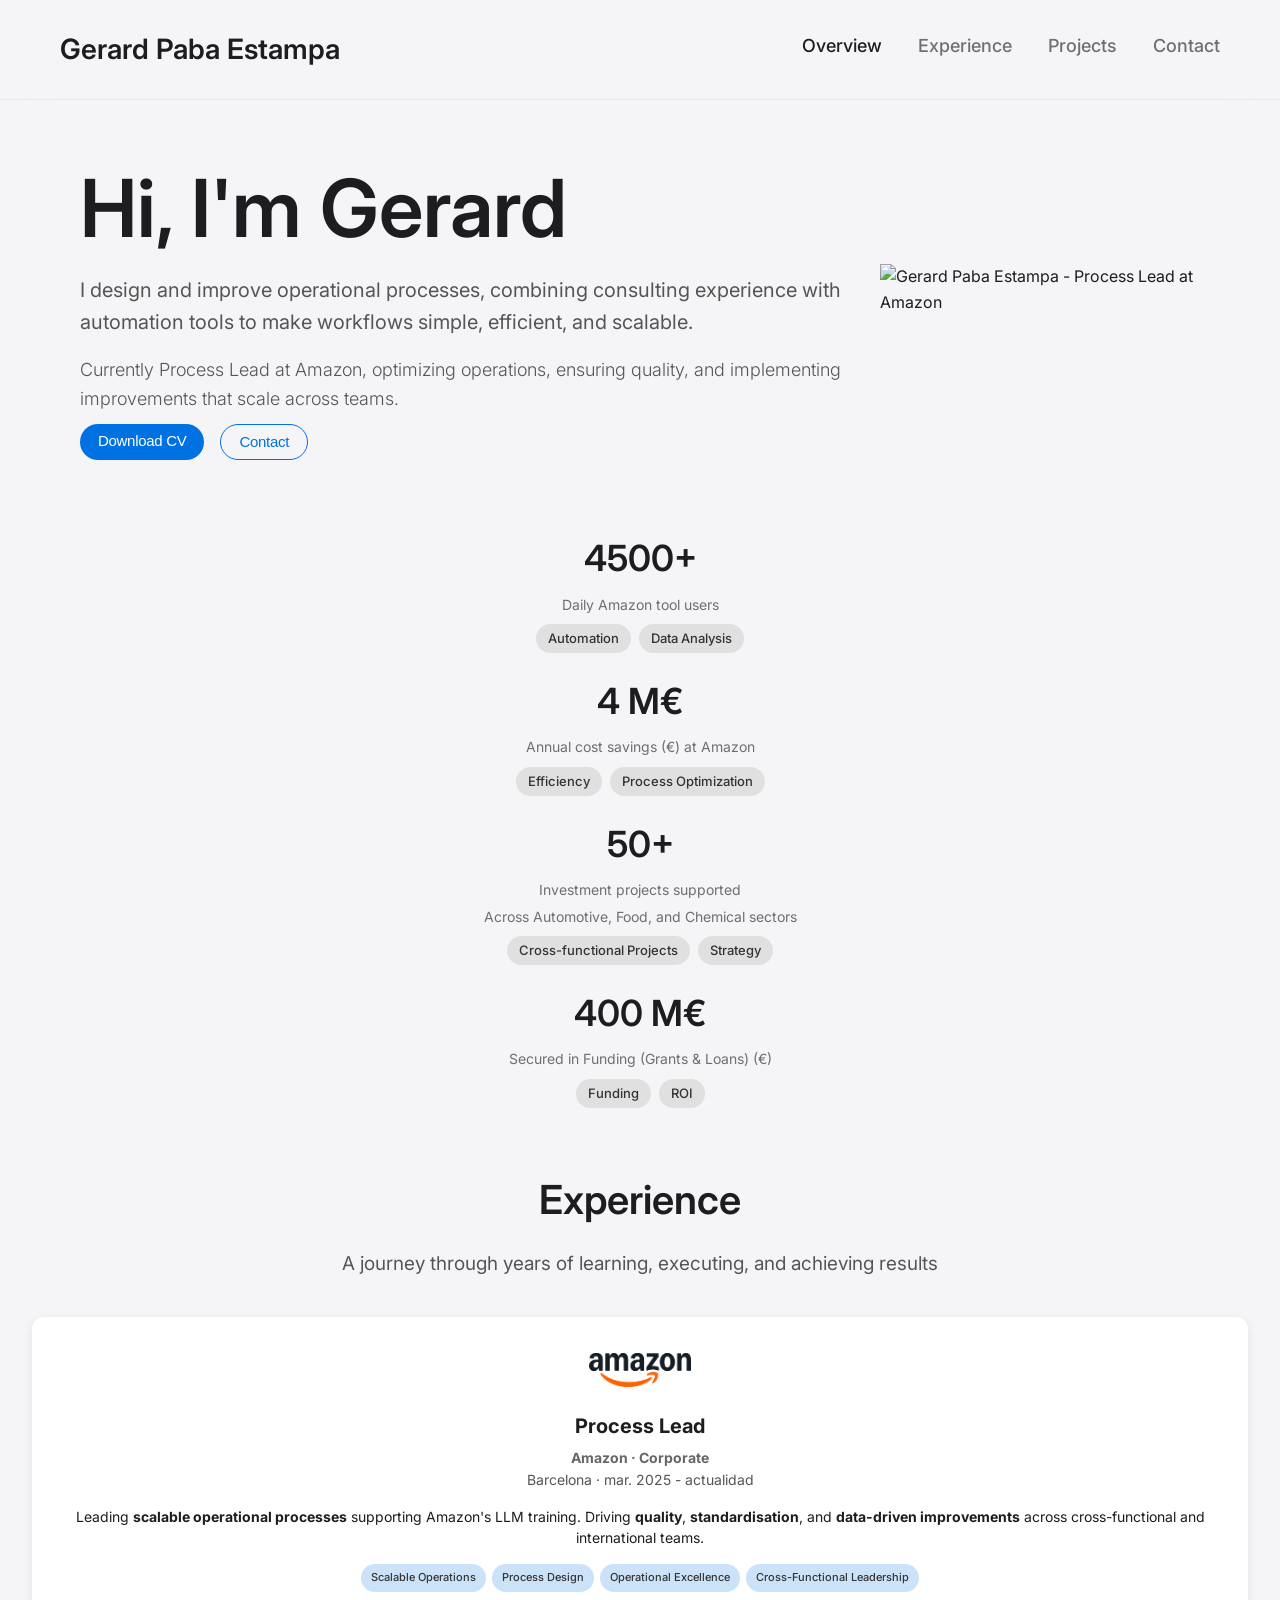
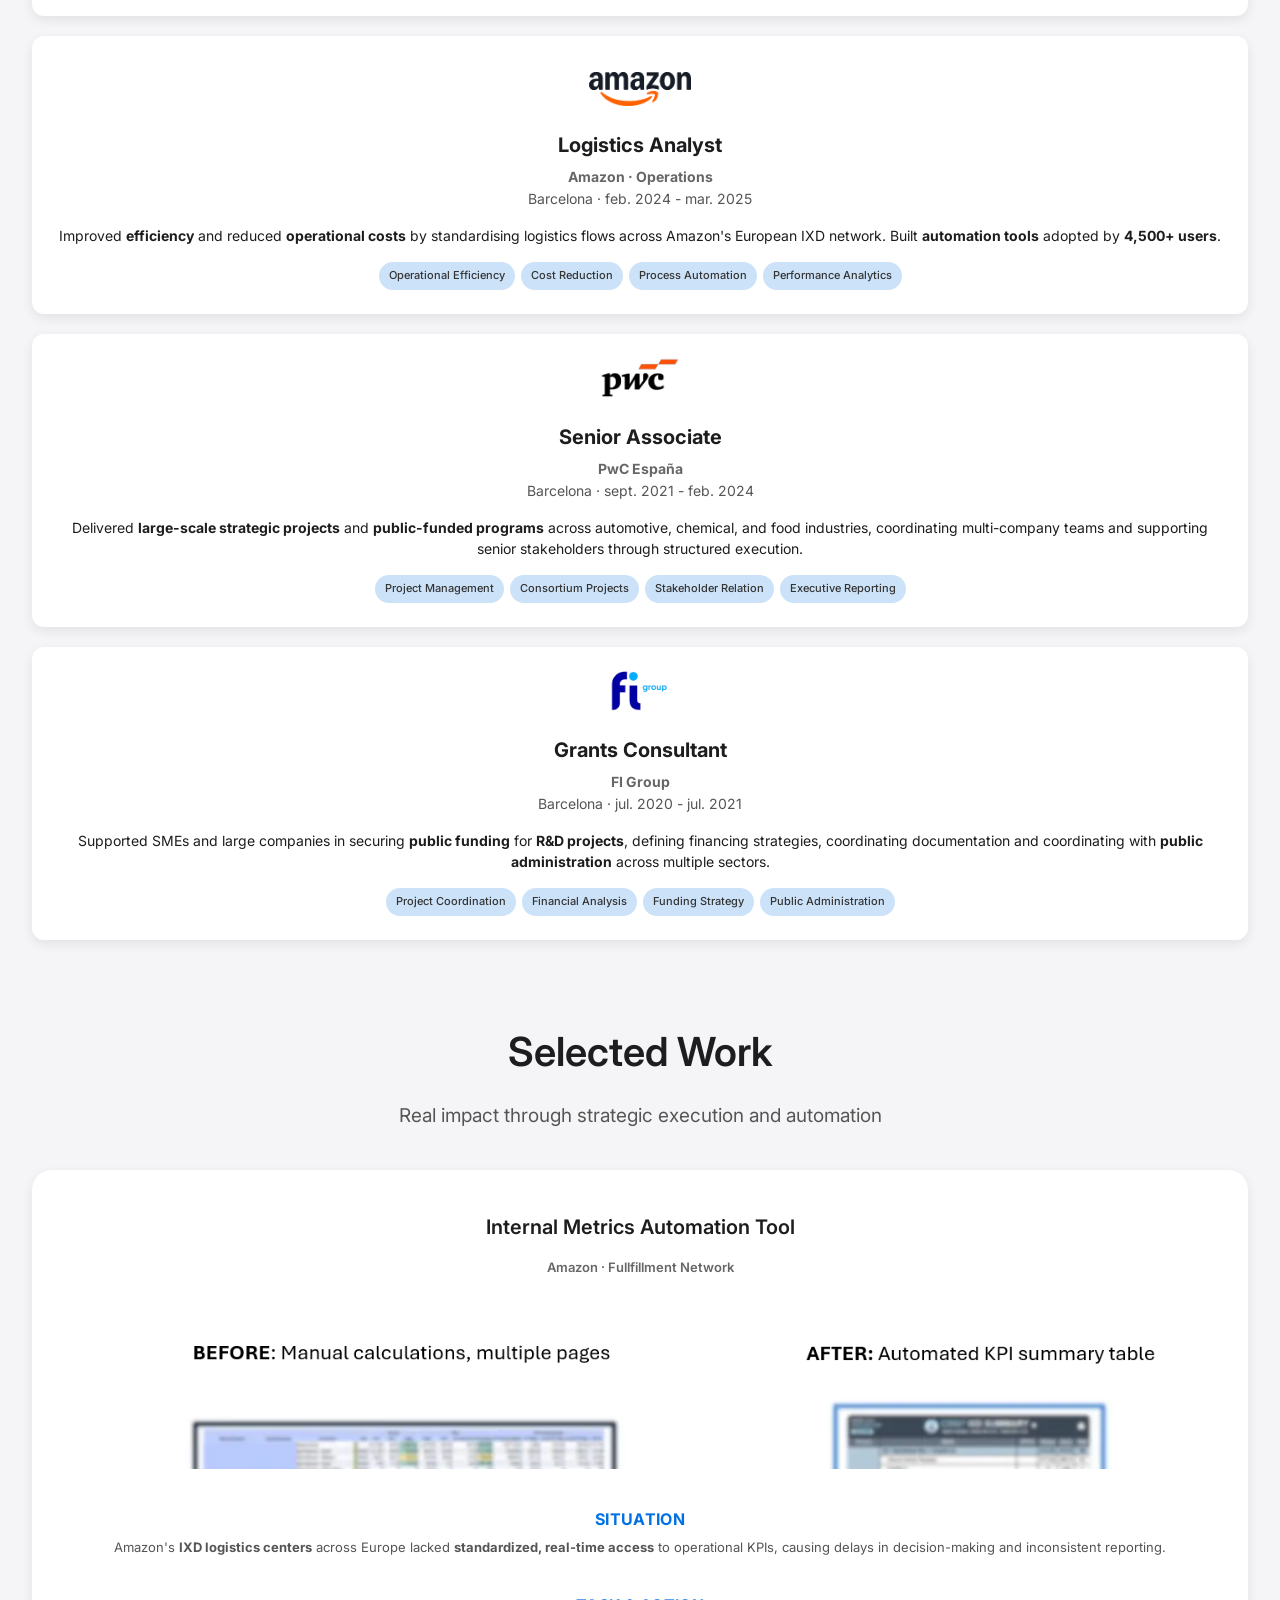
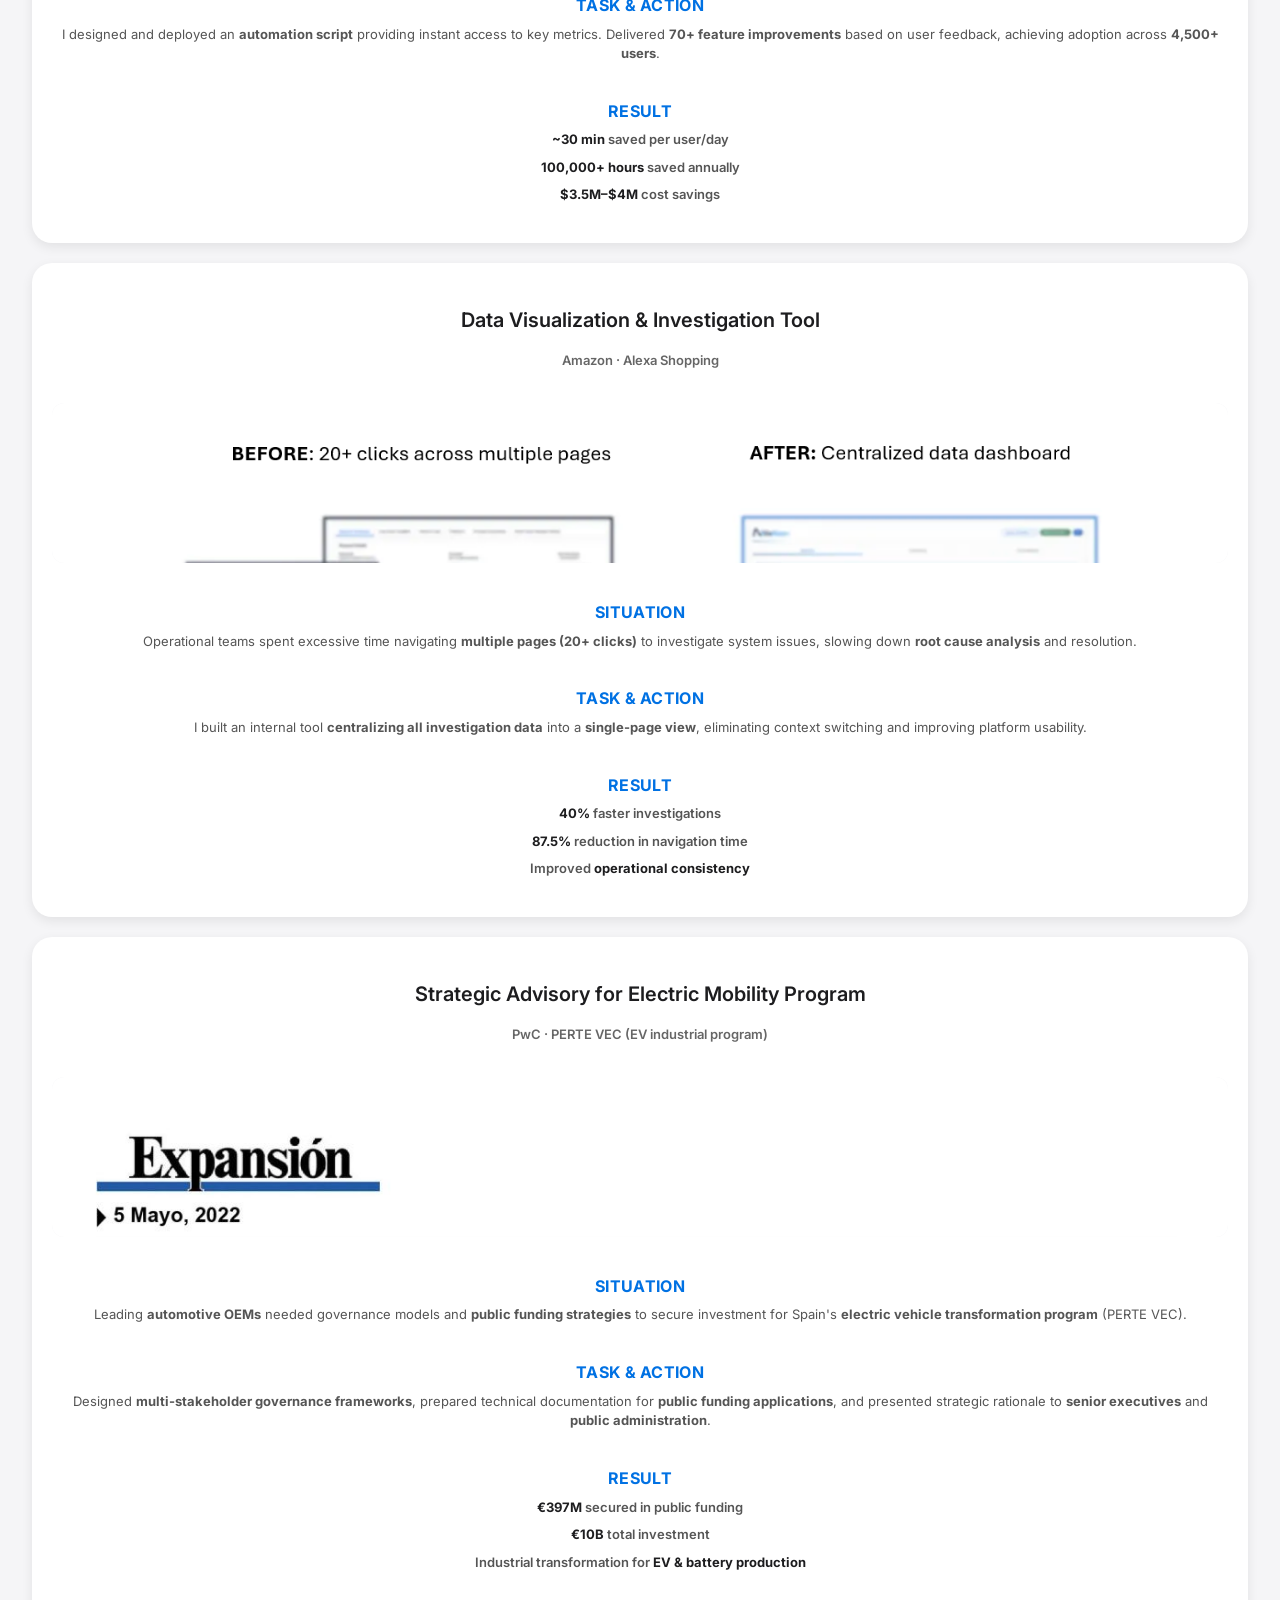
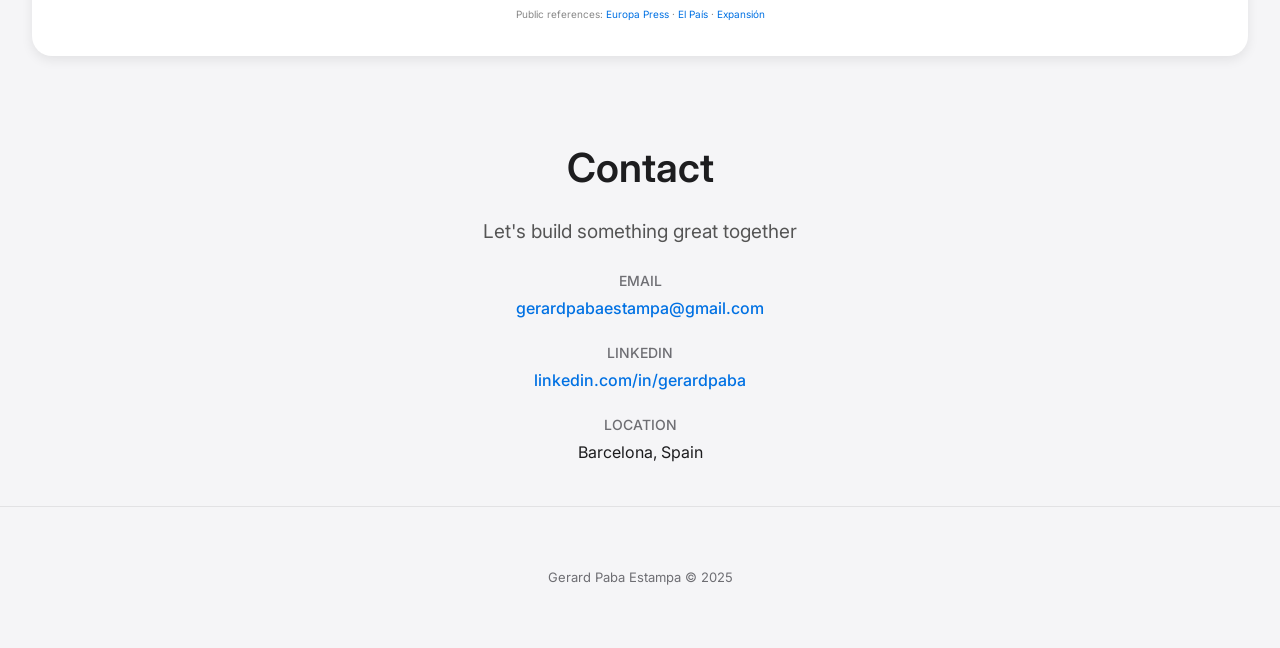
==== index.html @ 91072268 "Update index.html" ====
<!DOCTYPE html>
<html lang="en">

<head>
  <link rel="icon" type="image/png" href="/gpe-logo.png">
  <meta charset="UTF-8">
  <meta name="viewport" content="width=device-width, initial-scale=1.0">
  <!-- SEO Meta Tags -->
  <title>Gerard Paba Estampa - Process Lead & Operations Expert | Amazon, PwC</title>
  <meta name="description"
    content="Gerard Paba Estampa: Process Lead at Amazon specializing in operational excellence, automation, and process optimization. Former PwC Senior Associate with proven track record in cost reduction and efficiency improvements.">
  <meta name="keywords"
    content="Gerard Paba, Process Lead, Operations Expert, Amazon, PwC, Process Optimization, Automation, Logistics, Operational Excellence, Barcelona">
  <meta name="author" content="Gerard Paba Estampa">
  <meta name="robots" content="index, follow">
  <link rel="canonical" href="https://gerardpaba.com">

  <!-- Open Graph / Facebook -->
  <meta property="og:type" content="website">
  <meta property="og:url" content="https://gerardpaba.com">
  <meta property="og:title" content="Gerard Paba Estampa - Process Lead & Operations Expert">
  <meta property="og:description"
    content="Process Lead at Amazon specializing in operational excellence, automation, and process optimization. Proven track record in cost reduction and efficiency improvements.">
  <meta property="og:image" content="https://gerardpaba.com/gerardpaba-pic.png">

  <!-- Twitter -->
  <meta property="twitter:card" content="summary_large_image">
  <meta property="twitter:url" content="https://gerardpaba.com">
  <meta property="twitter:title" content="Gerard Paba Estampa - Process Lead & Operations Expert">
  <meta property="twitter:description"
    content="Process Lead at Amazon specializing in operational excellence, automation, and process optimization.">
  <meta property="twitter:image" content="https://gerardpaba.com/gerardpaba-pic.png">

  <!-- Structured Data (JSON-LD) -->
  <script type="application/ld+json">
  {
    "@context": "https://schema.org",
    "@type": "Person",
    "name": "Gerard Paba Estampa",
    "url": "https://gerardpaba.com",
    "image": "https://gerardpaba.com/gerardpaba-pic.png",
    "jobTitle": "Process Lead",
    "worksFor": {
      "@type": "Organization",
      "name": "Amazon"
    },
    "address": {
      "@type": "PostalAddress",
      "addressLocality": "Barcelona",
      "addressCountry": "Spain"
    },
    "email": "gerardpabaestampa@gmail.com",
    "sameAs": [
      "https://linkedin.com/in/gerardpaba"
    ],
    "alumniOf": "PwC España",
    "knowsAbout": ["Process Optimization", "Operational Excellence", "Automation", "Logistics", "Project Management", "Cost Reduction"]
  }
  </script>

  <!-- Umami Analytics -->
<script defer src="https://cloud.umami.is/script.js" data-website-id="eff1178a-d95e-49c5-92b3-550625da8bc9"></script>
  
  <link href="https://fonts.googleapis.com/css2?family=Inter:wght@300;400;500;600;700&display=swap" rel="stylesheet">

  <style>
    :root {
      --bg: #f5f5f7;
      --text: #1d1d1f;
      --muted: #6e6e73;
      --accent: #0071e3;
    }

    * {
      box-sizing: border-box;
    }

    html {
      scroll-behavior: smooth;
    }

    body {
      margin: 0;
      font-family: 'Inter', -apple-system, BlinkMacSystemFont, 'SF Pro Display', sans-serif;
      background: var(--bg);
      color: var(--text);
      line-height: 1.6;
    }

    a {
      color: inherit;
      text-decoration: none;
    }

    /* HEADER */
    header {
      position: fixed;
      top: 0;
      left: 0;
      right: 0;
      height: 100px;
      backdrop-filter: saturate(180%) blur(20px);
      background: rgba(245, 245, 247, 0.72);
      /* mismo color que el fondo */
      border-bottom: 1px solid rgba(0, 0, 0, 0.06);
      z-index: 100;
      transition: height 0.3s ease;
    }

    .nav {
      max-width: 1400px;
      margin: 0 auto;
      height: 100%;
      padding: 0 60px;
      display: flex;
      align-items: center;
      justify-content: space-between;
      font-size: 16px;
    }

    .nav span {
      font-weight: 600;
      font-size: 28px;
      transition: font-size 0.3s ease;
    }

    .nav-links {
      display: flex;
      gap: 36px;
    }

    .nav a {
      color: var(--muted);
      font-weight: 500;
      position: relative;
      padding-bottom: 6px;
      font-size: 18px;
      transition: color .25s ease;
    }

    /* SECCIONES */
    section {
      max-width: 1300px;
      margin: 0 auto;
      padding: 0px 80px;
    }

    /* HERO */
    .hero {
      min-height: 80vh;
      /* reduce altura mínima */
      gap: 40px;
      /* menos espacio entre texto y foto */
      justify-content: center;
      align-items: center;
      padding-top: 100px;
      /* margen superior suficiente */

      .stats {
        display: flex;
        justify-content: center;
        gap: 20px;
        flex-wrap: wrap;
        margin-top: 50px;
        /* aumenta la separación entre hero y KPI */
      }

    }

    .hero-container {
      display: flex;
      flex-wrap: wrap;
      align-items: center;
      gap: 10px;
      justify-content: space-between;
      width: 100%;
    }

    .hero-text {
      flex: 1 1 500px;
    }

    .hero-text h1 {
      font-size: 80px;
      font-weight: 600;
      line-height: 1.05;
      margin-bottom: 24px;
      color: var(--text);
      transition: transform 0.3s ease, font-size 0.3s ease;
    }

    .hero-text p.intro {
      font-size: 20px;
      font-weight: 400;
      line-height: 1.6;
      color: #555;
      margin-bottom: 16px;
    }

    .hero-text p.position {
      font-size: 18px;
      font-weight: 300;
      color: #555;
      margin-bottom: 10px;
    }

    .hero-buttons {
      display: flex;
      gap: 16px;
      flex-wrap: wrap;
      margin-bottom: 20px;
    }

    .hero-buttons a {
      display: inline-block;
      font-family: "SF Pro Text", "Helvetica Neue", Helvetica, Arial, sans-serif;
      font-weight: 500;
      font-size: 15px;
      line-height: 18px;
      letter-spacing: -0.3px;
      color: #ffffff;
      background-color: #0071e3;
      border-radius: 24px;
      padding: 8px 18px;
      text-align: center;
      text-decoration: none;
      cursor: pointer;
      transition: all 0.3s ease;
    }

    .hero-buttons a.contact {
      color: var(--accent);
      background-color: #f5f5f7;
      border: 1px solid var(--accent);
    }

    .hero-buttons a.contact:hover {
      color: #fff;
      background-color: var(--accent);
    }

    .hero-image {
      flex: 0 0 320px;
      display: flex;
      justify-content: flex-end;
      align-items: center;
      transition: transform 0.3s ease;
    }

    .hero-image img {
      width: 100%;
      max-width: 370px;
      border-radius: 0;
      object-fit: cover;
    }

    /* STATS */
    .stats {
      display: flex;
      justify-content: center;
      gap: 20px;
      margin-top: 0px;
      flex-wrap: wrap;
    }

    .stat-item {
      text-align: center;
      flex: 1 1 200px;
    }

    .stat-number {
      font-size: 40px;
      font-weight: 600;
      color: var(--text);
    }

    .stat-label {
      font-size: 16px;
      color: var(--muted);
      margin-top: 6px;
    }

    .stat-sublabel {
      font-size: 14px;
      color: var(--muted);
      margin-top: 4px;
    }

    .stat-tags {
      display: flex;
      flex-wrap: wrap;
      gap: 8px;
      justify-content: center;
      margin-top: 8px;
    }

    .stat-tags span {
      background: #e0e0e0;
      color: #333;
      padding: 4px 12px;
      border-radius: 999px;
      font-size: 13px;
      font-weight: 500;
    }

    /* Experience Carrusel actualizado - 4 cards en horizontal fijo */
    .experience-carousel {
      display: grid;
      grid-template-columns: repeat(4, 1fr);
      gap: 16px;
      padding-bottom: 36px;
      padding-top: 25px;
      background: transparent;
    }

    /* Experience cards sin borde */
    .experience-carousel .card {
      margin-top: 10px;
      margin-bottom: 10px;
      border: none;
      background: #ffffff;
      box-shadow: 0 12px 40px rgba(0, 0, 0, 0.08);
      border-radius: 20px;
      padding: 36px;
      transition: transform 0.3s ease, box-shadow 0.3s ease, opacity 0.6s, transform 0.6s;
      opacity: 0;
      transform: translateY(20px);
    }

    .experience-carousel .card p {
      text-align: center;
    }

    .experience-pills {
      display: flex;
      flex-wrap: wrap;
      gap: 6px;
      margin-top: 20px;
      justify-content: center;
    }

    .experience-pills span {
      background-color: #cce2f9;
      color: #343434;
      padding: 5px 9px;
      border-radius: 999px;
      font-size: 9px;
      font-weight: 500;
      white-space: nowrap;
    }

    /* Cards */
    .card {
      background: #ffffff;
      border-radius: 20px;
      padding: 36px;
      transition: transform 0.3s ease, box-shadow 0.3s ease, opacity 0.6s, transform 0.6s;
      box-shadow: 0 6px 20px rgba(0, 0, 0, 0.05);
      opacity: 0;
      transform: translateY(20px);
    }

    .card.visible {
      opacity: 1;
      transform: translateY(0);
    }

    .card:hover {
      transform: translateY(-4px);
      box-shadow: 0 12px 40px rgba(0, 0, 0, 0.1);
    }

    /* Tag buttons dentro de las cards */
    .tag-buttons {
      display: flex;
      flex-wrap: wrap;
      gap: 8px;
      margin-top: 16px;
    }

    .tag-buttons span {
      background: #e0e0e0;
      color: #333;
      padding: 4px 12px;
      border-radius: 999px;
      font-size: 13px;
      font-weight: 500;
    }

    /* PROJECT EXAMPLES - STAR FORMAT estilo Apple */
    .projects-grid {
      display: grid;
      grid-template-columns: repeat(3, 1fr);
      gap: 20px;
      padding-bottom: 36px;
      padding-top: 25px;
      background: transparent;
    }

    .project-card {
      background: #ffffff;
      border-radius: 20px;
      padding: 32px;
      box-shadow: 0 12px 40px rgba(0, 0, 0, 0.08);
      transition: transform 0.3s ease, box-shadow 0.3s ease, opacity 0.6s, transform 0.6s;
      opacity: 0;
      transform: translateY(20px);
      display: flex;
      flex-direction: column;
      border: none;
    }

    .project-card.visible {
      opacity: 1;
      transform: translateY(0);
    }

    .project-card:hover {
      transform: translateY(-4px);
      box-shadow: 0 18px 60px rgba(0, 0, 0, 0.12);
    }

    .project-title {
      font-size: 24px;
      font-weight: 600;
      margin-bottom: 8px;
      color: #1d1d1f;
      line-height: 1.2;
      text-align: center;
      min-height: 60px;
      display: flex;
      align-items: center;
      justify-content: center;
    }

    .project-company {
      font-size: 1em;
      font-weight: 600;
      color: #666;
      margin-bottom: 0;
      text-align: center;
      min-height: 24px;
    }

    /* Contenedor de imagen consistente */
    .project-image-container {
      width: 100%;
      height: 150px;
      margin: 20px 0;
      padding: 0;
      overflow: hidden;
      border-radius: 12px;
      background: #f5f5f7;
      display: flex;
      align-items: center;
      justify-content: center;
    }

    .project-image-container a {
      display: block;
      width: 100%;
      height: 100%;
      position: relative;
      overflow: hidden;
      display: flex;
      align-items: center;
      justify-content: center;
    }

    .project-image-container img {
      width: 100%;
      height: 100%;
      object-fit: cover;
      object-position: top;
      cursor: pointer;
      transition: transform 0.3s ease, opacity 0.3s ease;
      display: block;
    }

    /* Clase especial para imágenes que deben mostrarse completas */
    .project-image-container.contain img {
      object-fit: contain;
      object-position: center;
    }

    .project-image-container a:hover img {
      transform: scale(1.05);
      opacity: 0.9;
    }

    .star-section {
      margin-bottom: 18px;
      padding: 0;
      border-left: none !important;
      border: none !important;
    }

    .star-label {
      font-size: 19px;
      font-weight: 700;
      color: #0071e3;
      text-transform: uppercase;
      letter-spacing: 0.5px;
      margin-bottom: 8px;
      text-align: center;
    }

    .star-section p {
      font-size: 14px;
      line-height: 1.6;
      color: #555;
      margin: 0;
      text-align: center;
    }

    .star-impact {
      font-size: 14px;
      font-weight: 600;
      color: #555;
      line-height: 1.7;
      text-align: center;
      margin: 0;
    }

    /* Espaciado entre líneas de impacto - ACTUALIZADO */
    .star-impact+.star-impact {
      margin-top: 8px;
    }

    .star-impact br {
      content: "";
      display: block;
      margin-bottom: 8px;
    }

    .star-impact strong {
      color: #1d1d1f;
      font-weight: 700;
    }

    /* Referencias públicas */
    .project-references {
      font-size: 11px;
      color: #888;
      margin-top: 24px;
      text-align: center;
      line-height: 1.6;
    }

    .project-references a {
      color: #0071e3;
      text-decoration: none;
    }

    .project-references a:hover {
      text-decoration: underline;
    }

    /* Mantener compatibilidad con project-image-placeholder (legacy) */
    .project-image-placeholder {
      margin-top: auto;
      padding-top: 16px;
      border-radius: 12px;
      overflow: hidden;
    }

    .project-image-placeholder img {
      display: block;
      width: 100%;
      height: auto;
      border-radius: 8px;
    }

    .project-image-placeholder a {
      display: block;
      position: relative;
      overflow: hidden;
    }

    .project-image-placeholder a img {
      transition: transform 0.3s ease, opacity 0.3s ease;
    }

    .project-image-placeholder a:hover img {
      transform: scale(1.05);
      opacity: 0.9;
    }

    /* LIGHTBOX para imágenes */
    .lightbox {
      display: none;
      position: fixed;
      z-index: 9999;
      top: 0;
      left: 0;
      width: 100%;
      height: 100%;
      background-color: rgba(0, 0, 0, 0.9);
      justify-content: center;
      align-items: center;
      cursor: pointer;
      animation: fadeIn 0.3s ease;
    }

    .lightbox.active {
      display: flex;
    }

    .lightbox img {
      max-width: 90%;
      max-height: 90%;
      object-fit: contain;
      border-radius: 12px;
      box-shadow: 0 20px 60px rgba(0, 0, 0, 0.5);
      animation: zoomIn 0.3s ease;
    }

    .lightbox-close {
      position: absolute;
      top: 30px;
      right: 40px;
      font-size: 40px;
      color: white;
      font-weight: 300;
      cursor: pointer;
      transition: transform 0.2s ease;
      z-index: 10000;
    }

    .lightbox-close:hover {
      transform: scale(1.2);
    }

    @keyframes fadeIn {
      from {
        opacity: 0;
      }

      to {
        opacity: 1;
      }
    }

    @keyframes zoomIn {
      from {
        transform: scale(0.8);
        opacity: 0;
      }

      to {
        transform: scale(1);
        opacity: 1;
      }
    }



    /* CONTACTO */
    .contact-container {
      display: flex;
      justify-content: space-between;
      gap: 10px;
      flex-wrap: wrap;
      margin-top: 40px;
      margin-bottom: 20px;
      text-align: center;
    }

    .contact-item {
      flex: 1 1 250px;
      opacity: 0;
      transform: translateY(20px);
      transition: opacity .6s, transform .6s;
    }

    .contact-item.visible {
      opacity: 1;
      transform: translateY(0);
    }

    .contact-label {
      font-size: 16px;
      font-weight: 500;
      color: var(--muted);
      margin-bottom: 6px;
      text-transform: uppercase;
    }

    .contact-value a {
      font-size: 18px;
      color: var(--accent);
      font-weight: 500;
    }

    #contact h2 {
      margin-bottom: 12px;
    }

    .contact-note {
      text-align: center;
      font-size: 25px;
      color: #555;
      font-weight: 400;
      margin-bottom: 30px;
      letter-spacing: 0.5px;
    }

    .contact-phrase {
      text-align: center;
      font-size: 25px;
      font-weight: 400;
      color: #555;
      margin-bottom: 24px;
    }


    /* Footer */
    footer {
      text-align: center;
      color: var(--muted);
      font-size: 14px;
      padding-top: 80px;
      /* aumenta el espacio arriba del footer */
      padding-bottom: 80px;

      border-top: 1px solid rgba(0, 0, 0, .08);
    }

    /* Títulos grandes */
    h2 {
      font-size: 56px;
      text-align: center;
      font-weight: 600;
      margin-bottom: 40px;
    }

/* MOBILE ADJUSTMENT - REEMPLAZA TODA LA SECCIÓN @media(max-width: 768px) */
@media(max-width: 768px) {
  /* Reducir padding general en móvil */
  section {
    padding: 0 20px;
  }

  header {
    height: auto;
    padding: 20px 0 8px 0;
    border-bottom: 0.5px solid rgba(0, 0, 0, .04);
  }

  .nav {
    flex-direction: column;
    gap: 8px;
    padding: 0 20px;
  }

  .nav span {
    font-size: 20px;
  }

  .nav-links {
    display: flex;
    flex-wrap: wrap;
    justify-content: center;
    gap: 14px;
    padding-bottom: 0px;
  }

  .nav a {
    font-size: 14px;
    color: var(--muted);
  }

  /* HERO - Ajustes completos */
  .hero {
    padding-top: 90px;
    padding-bottom: 10px;
  }

  .hero-container {
    flex-direction: column;
    align-items: center;
    gap: 0; /* Eliminado completamente el gap */
  }

  .hero-text {
    order: 1;
    text-align: center;
    padding: 0;
  }

  .hero-text h1 {
    font-size: 48px;
    text-align: center;
    margin-bottom: 25px;
    line-height: 1.1;
  }

  .hero-text p.intro {
    font-size: 17px;
    line-height: 1.5;
    text-align: center;
    margin-bottom: 16px;
    padding: 0 10px;
  }

  .hero-text p.position {
    font-size: 16px;
    text-align: center;
    line-height: 1.5;
    padding: 0 10px;
    margin-bottom: 16px;
  }

  .hero-image {
    order: 2;
    margin-top: -35px; /* Margen negativo para acercar más la imagen */
  }

  .hero-image img {
    max-width: 220px;
  }

 .hero-buttons {
    display: flex;
    justify-content: center;
    align-items: center;
    width: 100%;
   margin-top: 40px;
    text-align: center;
  }
}

  /* Títulos principales */
  h2 {
    font-size: 40px;
    text-align: center;
    margin-bottom: 16px;
    margin-top: 60px;
  }

  /* Subtítulos debajo de h2 - REDUCIDO */
  .contact-phrase {
    font-size: 19px; /* Reducido de 20px a 19px */
    margin-bottom: 20px;
    padding: 0 10px;
    line-height: 1.4;
  }

  /* STATS */
  .stats {
    gap: 24px;
    margin-top: 40px;
    padding: 0;
  }

  .stat-item {
    flex: 1 1 100%;
    padding: 0 10px;
  }

  .stat-number {
    font-size: 36px;
  }

  .stat-label {
    font-size: 14px;
  }

  /* EXPERIENCE - Añadir margen lateral */
  #experience {
    padding: 0 16px;
  }

  .experience-carousel {
    display: flex;
    flex-direction: column;
    align-items: center;
    gap: 20px;
    padding: 20px 8px; /* Añadido padding lateral de 8px */
    margin: 0;
  }

  .experience-carousel .card {
    flex: none;
    width: calc(100% - 16px); /* Reducido para dejar margen */
    max-width: none;
    margin: 0 auto; /* Centrado */
    text-align: center;
    padding: 24px 20px !important;
    box-shadow: 0 4px 12px rgba(0, 0, 0, 0.08);
  }

  .experience-carousel .card h3 {
    font-size: 20px !important;
    text-align: center;
    margin-bottom: 8px;
  }

  .experience-carousel .card .meta {
    text-align: center;
    font-size: 14px !important;
  }

  .experience-carousel .card p {
    text-align: center;
    font-size: 14px !important;
    line-height: 1.5;
    margin-top: 12px;
  }

  .experience-pills {
    justify-content: center;
    margin-top: 16px;
    gap: 6px;
  }

  .experience-pills span {
    font-size: 11px !important;
    padding: 5px 10px !important;
  }

  /* PROJECTS - Añadir margen lateral */
  #projects {
    padding: 0 16px;
  }

  .projects-grid {
    display: flex;
    flex-direction: column;
    align-items: stretch;
    gap: 20px;
    padding: 20px 8px; /* Añadido padding lateral de 8px */
    margin: 0;
  }

  .project-card {
    width: calc(100% - 16px); /* Reducido para dejar margen */
    max-width: none;
    margin: 0 auto; /* Centrado */
    padding: 24px 20px !important;
    box-shadow: 0 4px 12px rgba(0, 0, 0, 0.08);
  }

  .project-title {
    font-size: 20px !important;
    font-weight: 600 !important;
    min-height: auto;
    margin-bottom: 4px;
    line-height: 1.3;
  }

  .project-company {
    font-size: 13px !important;
    font-weight: 600 !important;
    min-height: auto;
    margin-bottom: 16px;
  }

  .project-image-container {
    height: 160px;
    margin: 16px 0;
  }

  .star-section {
    margin-bottom: 14px;
  }

  .star-label {
    font-size: 16px !important;
    font-weight: 700 !important;
    letter-spacing: 0.3px;
    margin-bottom: 6px;
  }

  .star-section p {
    font-size: 13px !important;
    line-height: 1.5;
    padding: 0 5px;
  }

  .star-impact {
    font-size: 13px !important;
    line-height: 1.5;
  }

  .project-references {
    font-size: 10px;
    margin-top: 20px;
  }

  /* CONTACT - Mejor alineación */
  #contact {
    padding: 0 20px;
  }

  #contact h2 {
    margin-bottom: 12px;
  }

  .contact-container {
    flex-direction: column;
    align-items: stretch;
    margin-top: 24px;
    margin-bottom: 40px;
    gap: 20px;
  }

  .contact-item {
    flex: 1 1 auto;
    text-align: center;
    margin-bottom: 0;
  }

  .contact-label {
    font-size: 14px;
    margin-bottom: 4px;
  }

  .contact-value {
    font-size: 16px;
  }

  .contact-value a {
    font-size: 16px;
  }

  /* Footer */
  footer {
    padding-top: 60px;
    padding-bottom: 60px;
    font-size: 13px;
  }

  /* Ajuste adicional para evitar scroll horizontal */
  body {
    overflow-x: hidden;
  }

  * {
    max-width: 100%;
  }
}

/* Actualizar también el tamaño de fuente en desktop para los subtítulos */
.contact-phrase {
  text-align: center;
  font-size: 26px; /* Reducido de 27px a 26px */
  font-weight: 400;
  color: #555;
  margin-bottom: 24px;
}
    }
  </style>
</head>

<body>

  <header>
    <div class="nav">
      <span>Gerard Paba Estampa</span>
      <div class="nav-links">
        <a href="#about" class="nav-link">Overview</a>
        <a href="#experience" class="nav-link">Experience</a>
        <a href="#projects" class="nav-link">Projects</a>
        <a href="#contact" class="nav-link">Contact</a>
      </div>
    </div>
  </header>

  <section class="hero" id="about">
    <div class="hero-container">
      <div class="hero-text">
        <h1>Hi, I'm Gerard</h1>
        <p class="intro">I design and improve operational processes, combining consulting experience with automation
          tools to make workflows simple, efficient, and scalable.</p>
        <p class="position">Currently Process Lead at Amazon, optimizing operations, ensuring quality, and implementing
          improvements that scale across teams.</p>
        <div class="hero-buttons">
          <a href="gerard-paba-cv.pdf" download>Download CV</a>
          <a href="#contact" class="contact">Contact</a>
        </div>
      </div>
      <div class="hero-image">
        <img src="gerardpaba-pic.png" alt="Gerard Paba Estampa - Process Lead at Amazon">
      </div>
    </div>

    <!-- STATS KPIs CENTRADOS DEBAJO DE HERO -->
    <div class="stats">
      <div class="stat-item">
        <div class="stat-number" data-target="4500" data-suffix="+">0</div>
        <div class="stat-label">Daily Amazon tool users</div>
        <div class="stat-tags">
          <span>Automation</span>
          <span>Data Analysis</span>
        </div>
      </div>
      <div class="stat-item">
        <div class="stat-number" data-target="4" data-suffix=" M€">0</div>
        <div class="stat-label">Annual cost savings (€) at Amazon</div>
        <div class="stat-tags">
          <span>Efficiency</span>
          <span>Process Optimization</span>
        </div>
      </div>
      <div class="stat-item">
        <div class="stat-number" data-target="50" data-suffix="+">0</div>
        <div class="stat-label">Investment projects supported</div>
        <div class="stat-sublabel">Across Automotive, Food, and Chemical sectors</div>
        <div class="stat-tags">
          <span>Cross-functional Projects</span>
          <span>Strategy</span>
        </div>
      </div>
      <div class="stat-item">
        <div class="stat-number" data-target="400" data-suffix=" M€">0</div>
        <div class="stat-label">Secured in Funding (Grants & Loans) (€)</div>
        <div class="stat-tags">
          <span>Funding</span>
          <span>ROI</span>
        </div>
      </div>
    </div>
  </section>

  <section id="experience">
    <h2>Experience</h2>
    <p class="contact-phrase">A journey through years of learning, executing, and achieving results</p>

    <div class="experience-carousel">

      <!-- Process Lead, Amazon -->
      <div class="card" style="flex:1; min-width:250px; padding:20px; border-radius:12px;">

        <div style="text-align:center; margin-bottom:15px; margin-top:12px;">
          <img src="amazon-logo.png" alt="Amazon logo" style="height:34px; width:auto;">
        </div>

        <h3 style="font-size:1.3em; margin:0 0 5px 0; text-align:center;"><strong>Process Lead</strong></h3>
        <span class="meta" style="font-weight:bold; font-size:1em; display:block; text-align:center; color:#666;">Amazon
          · Corporate</span>
        <span class="meta" style="font-size:12px; color:#555; display:block; text-align:center;">Barcelona · mar. 2025 -
          actualidad</span>

        <p style="font-size:13px; margin-top:15px;">
          Leading <strong>scalable operational processes</strong> supporting Amazon's LLM training. Driving
          <strong>quality</strong>, <strong>standardisation</strong>, and <strong>data-driven improvements</strong>
          across cross-functional and international teams.
        </p>

        <div class="experience-pills">
          <span>Scalable Operations</span>
          <span>Process Design</span>
          <span>Operational Excellence</span>
          <span>Cross-Functional Leadership</span>
        </div>
      </div>

      <!-- Logistics Analyst, Amazon -->
      <div class="card" style="flex:1; min-width:250px; padding:20px; border-radius:12px;">

        <div style="text-align:center; margin-bottom:15px; margin-top:12px;">
          <img src="amazon-logo.png" alt="Amazon Operations logo" style="height:34px; width:auto;">
        </div>

        <h3 style="font-size:1.3em; margin:0 0 5px 0; text-align:center;"><strong>Logistics Analyst</strong></h3>
        <span class="meta" style="font-weight:bold; font-size:1em; display:block; text-align:center; color:#666;">Amazon
          · Operations</span>
        <span class="meta" style="font-size:12px; color:#555; display:block; text-align:center;">Barcelona · feb. 2024 -
          mar. 2025</span>

        <p style="font-size:13px; margin-top:15px;">
          Improved <strong>efficiency</strong> and reduced <strong>operational costs</strong> by standardising logistics
          flows across Amazon's European IXD network. Built <strong>automation tools</strong> adopted by <strong>4,500+
            users</strong>.
        </p>

        <div class="experience-pills">
          <span>Operational Efficiency</span>
          <span>Cost Reduction</span>
          <span>Process Automation</span>
          <span>Performance Analytics</span>
        </div>
      </div>

      <!-- Senior Associate, PwC -->
      <div class="card" style="flex:1; min-width:250px; padding:20px; border-radius:12px;">

        <div style="text-align:center; margin-bottom:15px;">
          <img src="pwc-logo.png" alt="PwC logo" style="height:40px; width:auto;">
        </div>

        <h3 style="font-size:1.3em; margin:0 0 5px 0; text-align:center;"><strong>Senior Associate</strong></h3>
        <span class="meta" style="font-weight:bold; font-size:1em; display:block; text-align:center; color:#666;">PwC
          España</span>
        <span class="meta" style="font-size:12px; color:#555; display:block; text-align:center;">Barcelona · sept. 2021
          - feb. 2024</span>

        <p style="font-size:13px; margin-top:15px;">
          Delivered <strong>large-scale strategic projects</strong> and <strong>public-funded programs</strong> across
          automotive, chemical, and food industries, coordinating multi-company teams and supporting senior stakeholders
          through structured execution.
        </p>

        <div class="experience-pills">
          <span>Project Management</span>
          <span>Consortium Projects</span>
          <span>Stakeholder Relation</span>
          <span>Executive Reporting</span>
        </div>
      </div>

      <!-- Grants Consultant, FI Group -->
      <div class="card" style="flex:1; min-width:250px; padding:20px; border-radius:12px;">

        <div style="text-align:center; margin-bottom:15px;">
          <img src="fi-logo.png" alt="FI Group logo" style="height:40px; width:auto;">
        </div>

        <h3 style="font-size:1.3em; margin:0 0 5px 0; text-align:center;"><strong>Grants Consultant</strong></h3>
        <span class="meta" style="font-weight:bold; font-size:1em; display:block; text-align:center; color:#666;">FI
          Group</span>
        <span class="meta" style="font-size:12px; color:#555; display:block; text-align:center;">Barcelona · jul. 2020 -
          jul. 2021</span>

        <p style="font-size:13px; margin-top:15px;">
          Supported SMEs and large companies in securing <strong>public funding</strong> for <strong>R&D
            projects</strong>, defining financing strategies, coordinating documentation and coordinating with
          <strong>public administration</strong> across multiple sectors.
        </p>

        <div class="experience-pills">
          <span>Project Coordination</span>
          <span>Financial Analysis</span>
          <span>Funding Strategy</span>
          <span>Public Administration</span>
        </div>
      </div>

    </div>
  </section>

  <!-- PROJECTS -->
  <section id="projects">
    <h2>Selected Work</h2>
    <p class="contact-phrase">Real impact through strategic execution and automation</p>

    <div class="projects-grid">

      <!-- Proyecto 1 -->
      <div class="project-card">
        <h3 class="project-title">Internal Metrics Automation Tool</h3>
        <p class="project-company">Amazon · Fullfillment Network</p>

        <div class="project-image-container">
          <a href="ppr-table.png" aria-label="View automation tool screenshot">
            <img src="ppr-table.png" alt="Automation tool dashboard showing KPI metrics comparison">
          </a>
        </div>

        <div class="star-section">
          <h4 class="star-label">Situation</h4>
          <p>Amazon's <strong>IXD logistics centers</strong> across Europe lacked <strong>standardized, real-time
              access</strong> to operational KPIs, causing delays in decision-making and inconsistent reporting.</p>
        </div>

        <div class="star-section">
          <h4 class="star-label">Task & Action</h4>
          <p>I designed and deployed an <strong>automation script</strong> providing instant access to key metrics.
            Delivered <strong>70+ feature improvements</strong> based on user feedback, achieving adoption across
            <strong>4,500+ users</strong>.
          </p>
        </div>

        <div class="star-section">
          <h4 class="star-label">Result</h4>
          <p class="star-impact"><strong>~30 min</strong> saved per user/day</p>
          <p class="star-impact"><strong>100,000+ hours</strong> saved annually</p>
          <p class="star-impact"><strong>$3.5M–$4M</strong> cost savings</p>
        </div>
      </div>

      <!-- Proyecto 2 -->
      <div class="project-card">
        <h3 class="project-title">Data Visualization & Investigation Tool</h3>
        <p class="project-company">Amazon · Alexa Shopping</p>

        <div class="project-image-container">
          <a href="nilenav-tool.png" aria-label="View investigation tool interface">
            <img src="nilenav-tool.png" alt="Single-page investigation dashboard interface">
          </a>
        </div>

        <div class="star-section">
          <h4 class="star-label">Situation</h4>
          <p>Operational teams spent excessive time navigating <strong>multiple pages (20+ clicks)</strong> to
            investigate system issues, slowing down <strong>root cause analysis</strong> and resolution.</p>
        </div>

        <div class="star-section">
          <h4 class="star-label">Task & Action</h4>
          <p>I built an internal tool <strong>centralizing all investigation data</strong> into a <strong>single-page
              view</strong>, eliminating context switching and improving platform usability.</p>
        </div>

        <div class="star-section">
          <h4 class="star-label">Result</h4>
          <p class="star-impact"><strong>40%</strong> faster investigations</p>
          <p class="star-impact"><strong>87.5%</strong> reduction in navigation time</p>
          <p class="star-impact">Improved <strong>operational consistency</strong></p>
        </div>
      </div>

      <!-- Proyecto 3 -->
      <div class="project-card">
        <h3 class="project-title">Strategic Advisory for Electric Mobility Program</h3>
        <p class="project-company">PwC · PERTE VEC (EV industrial program)</p>

        <div class="project-image-container">
          <a href="perte-noticia.jpg" aria-label="View PERTE VEC project news article">
            <img src="perte-noticia.jpg" alt="PERTE VEC electric vehicle program announcement">
          </a>
        </div>

        <div class="star-section">
          <h4 class="star-label">Situation</h4>
          <p>Leading <strong>automotive OEMs</strong> needed governance models and <strong>public funding
              strategies</strong> to secure investment for Spain's <strong>electric vehicle transformation
              program</strong> (PERTE VEC).</p>
        </div>

        <div class="star-section">
          <h4 class="star-label">Task & Action</h4>
          <p>Designed <strong>multi-stakeholder governance frameworks</strong>, prepared technical documentation for
            <strong>public funding applications</strong>, and presented strategic rationale to <strong>senior
              executives</strong> and <strong>public administration</strong>.
          </p>
        </div>

        <div class="star-section">
          <h4 class="star-label">Result</h4>
          <p class="star-impact"><strong>€397M</strong> secured in public funding</p>
          <p class="star-impact"><strong>€10B</strong> total investment</p>
          <p class="star-impact">Industrial transformation for <strong>EV & battery production</strong></p>
        </div>

        <!-- Referencias públicas fuera de star-section -->
        <p class="project-references">
          Public references:
          <a href="https://www.europapress.es/motor/sector-00644/noticia-seat-volkswagen-encargan-pwc-diseno-modelo-gobierno-proyecto-perte-vec-20220510111353.html"
            target="_blank" rel="noopener noreferrer">Europa Press</a> ·
          <a href="https://elpais.com/economia/2022-05-05/volkswagen-invertira-3000-millones-en-la-gigafactoria-de-sagunto-y-hara-la-mayor-inversion-industrial-de-espana.html"
            target="_blank" rel="noopener noreferrer">El País</a> ·
          <a href="https://www.expansion.com/empresas/motor/2022/05/04/6272487b468aeb712f8b460c.html" target="_blank"
            rel="noopener noreferrer">Expansión</a>
        </p>
      </div>
    </div>

  </section>

  <!-- CONTACT -->
  <section id="contact">
    <h2>Contact</h2>

    <!-- Frase -->
    <p class="contact-phrase">Let's build something great together</p>

    <!-- Datos de contacto -->
    <div class="contact-container">
      <div class="contact-item">
        <div class="contact-label">Email</div>
        <div class="contact-value"><a href="mailto:gerardpabaestampa@gmail.com">gerardpabaestampa@gmail.com</a></div>
      </div>
      <div class="contact-item">
        <div class="contact-label">LinkedIn</div>
        <div class="contact-value"><a href="https://linkedin.com/in/gerardpaba" target="_blank"
            rel="noopener noreferrer">linkedin.com/in/gerardpaba</a></div>
      </div>
      <div class="contact-item">
        <div class="contact-label">Location</div>
        <div class="contact-value">Barcelona, Spain</div>
      </div>
    </div>
  </section>

  <footer> Gerard Paba Estampa © 2025 </footer>


  <!-- Lightbox para imágenes -->
  <div id="lightbox" class="lightbox" role="dialog" aria-label="Image preview">
    <span class="lightbox-close" aria-label="Close preview">&times;</span>
    <img id="lightbox-img" src="" alt="">
  </div>

  <script>
    const navLinks = document.querySelectorAll('.nav-link');
    const sections = document.querySelectorAll('section');
    const header = document.querySelector('header');
    const heroText = document.querySelector('.hero-text h1');
    const heroImage = document.querySelector('.hero-image');
    const counters = document.querySelectorAll('.stat-number');
    let countersStarted = false;

    // Detectar si estamos en móvil
    function isMobile() {
      return window.innerWidth <= 768;
    }

    function animateCounters(forceStart = false) {
      if (countersStarted) return;
      const statsTop = document.querySelector('.stats').getBoundingClientRect().top;

      if (statsTop < window.innerHeight * 0.8 || forceStart) {
        countersStarted = true;
        counters.forEach(counter => {
          const target = +counter.dataset.target;
          const suffix = counter.dataset.suffix || '';
          let current = 0;
          const step = Math.max(1, target / 40);
          function update() {
            current += step;
            if (current < target) {
              counter.textContent = Math.floor(current) + suffix;
              requestAnimationFrame(update);
            } else {
              counter.textContent = target + suffix;
            }
          }
          update();
        });
      }
    }

    window.addEventListener('scroll', () => {
      const scrollMiddle = window.scrollY + window.innerHeight / 2;

      // Solo aplicar reducción de altura en desktop
      if (!isMobile()) {
  header.classList.toggle('header--small', window.scrollY > 40);
        heroText.style.fontSize = `${80 - Math.min(window.scrollY / 6, 20)}px`;
        heroImage.style.transform = `translateY(-${window.scrollY / 8}px) scale(${1 - Math.min(window.scrollY / 1200, 0.1)})`;
      } else {
        // En móvil, mantener altura automática
        header.style.height = 'auto';
      }

      sections.forEach(section => {
        const top = section.offsetTop - 120;
        const bottom = top + section.offsetHeight;
        const link = document.querySelector(`.nav-link[href="#${section.id}"]`);
        if (!link) return;

        if (
          (scrollMiddle >= top && scrollMiddle < bottom) ||
          (section.id === 'contact' && (window.innerHeight + window.scrollY) >= document.body.offsetHeight - 20)
        ) {
          link.style.color = 'var(--text)';
        } else {
          link.style.color = 'var(--muted)';
        }
      });

      document.querySelectorAll('.card, .contact-item, .stat-item, .project-card').forEach(el => {
        const top = el.getBoundingClientRect().top;
        if (top < window.innerHeight * 0.85) el.classList.add('visible');
        else el.classList.remove('visible');
      });

      animateCounters();
    });

    // Forzar que cuente al cargar
    window.addEventListener('load', () => {
      animateCounters(true);
    });

    // Lightbox functionality
    document.addEventListener('DOMContentLoaded', function () {
      const lightbox = document.getElementById('lightbox');
      const lightboxImg = document.getElementById('lightbox-img');
      const lightboxClose = document.querySelector('.lightbox-close');

      // Agregar evento click a todas las imágenes de proyecto
      document.querySelectorAll('.project-image-container a').forEach(link => {
        link.addEventListener('click', function (e) {
          e.preventDefault();
          const imgSrc = this.querySelector('img').src;
          const imgAlt = this.querySelector('img').alt;

          lightboxImg.src = imgSrc;
          lightboxImg.alt = imgAlt;
          lightbox.classList.add('active');
          document.body.style.overflow = 'hidden';
        });
      });

      // Cerrar lightbox al hacer click
      lightbox.addEventListener('click', function () {
        this.classList.remove('active');
        document.body.style.overflow = '';
      });

      // Cerrar con botón X
      lightboxClose.addEventListener('click', function (e) {
        e.stopPropagation();
        lightbox.classList.remove('active');
        document.body.style.overflow = '';
      });

      // Cerrar con tecla ESC
      document.addEventListener('keydown', function (e) {
        if (e.key === 'Escape' && lightbox.classList.contains('active')) {
          lightbox.classList.remove('active');
          document.body.style.overflow = '';
        }
      });
    });

    // Ajustar header al cambiar tamaño de ventana
    window.addEventListener('resize', () => {
      if (isMobile()) {
        header.style.height = 'auto';
      }
    });

  </script>

</body>

</html>
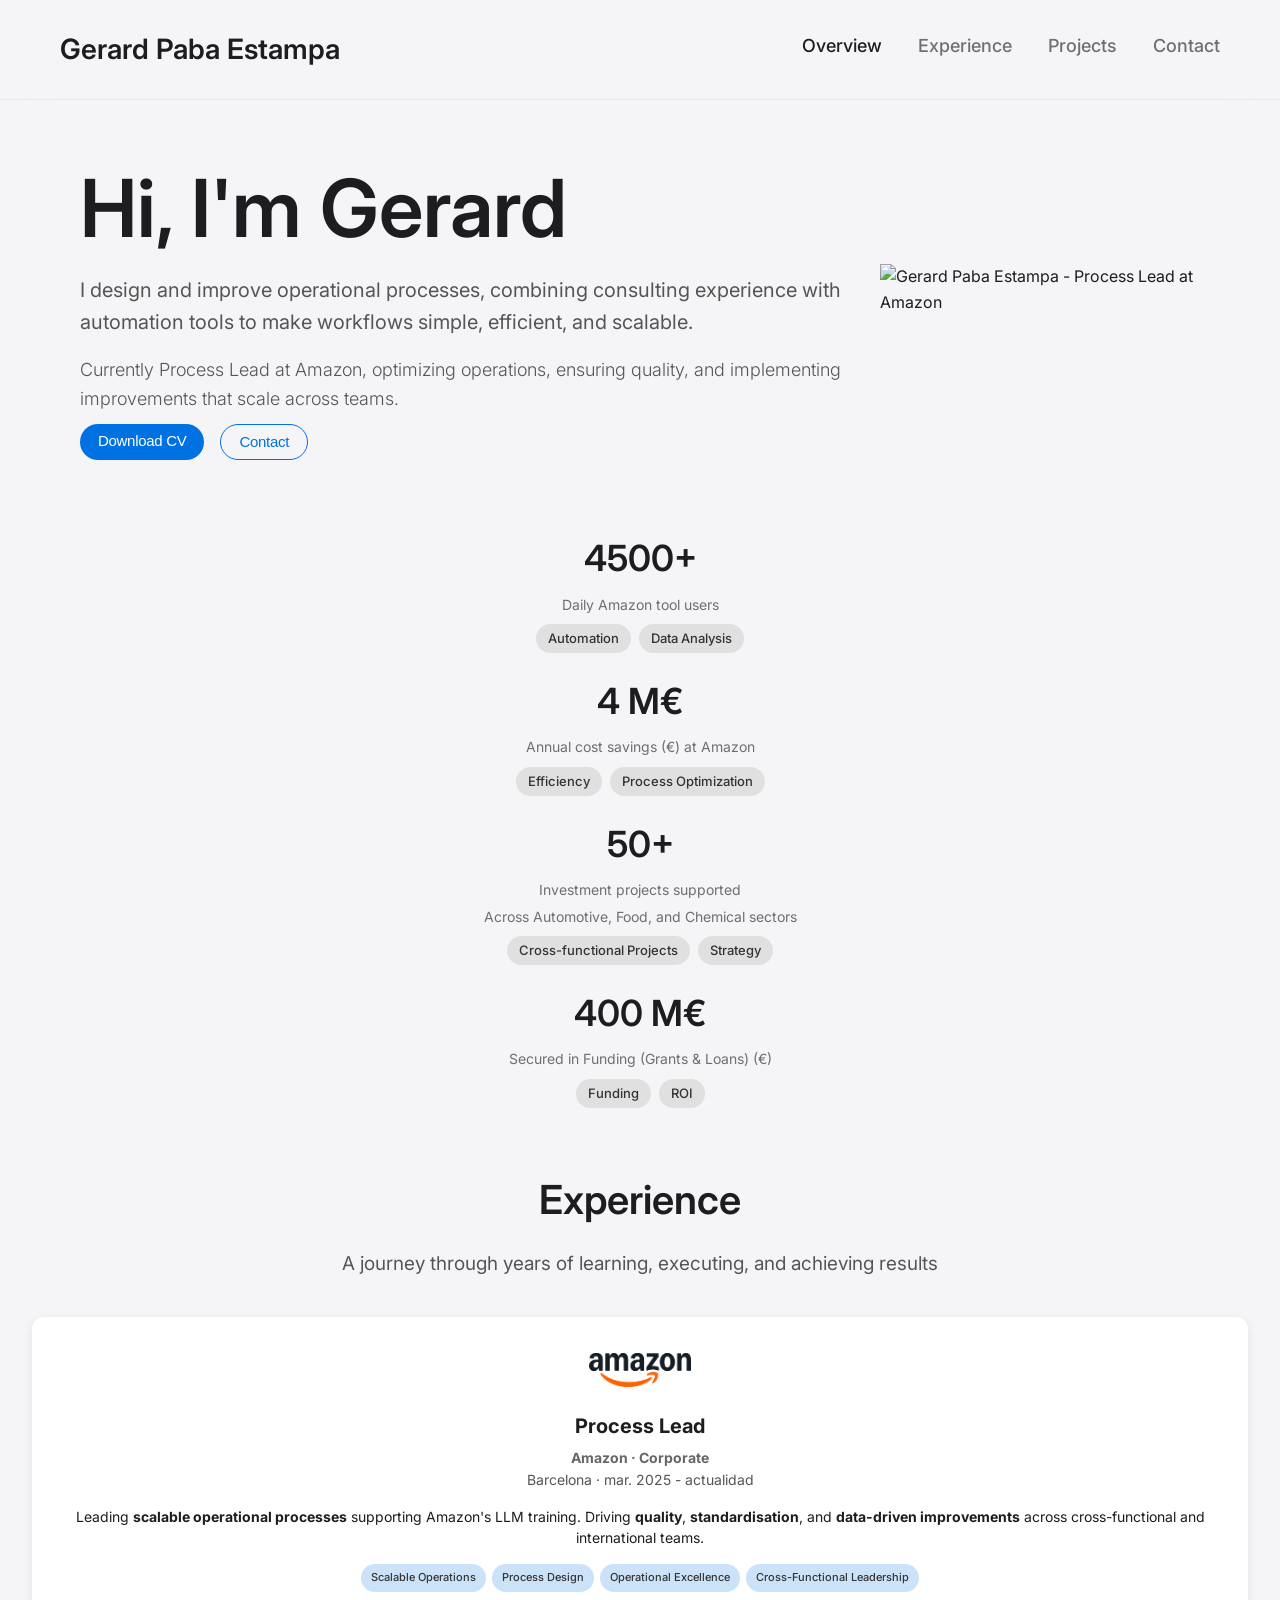
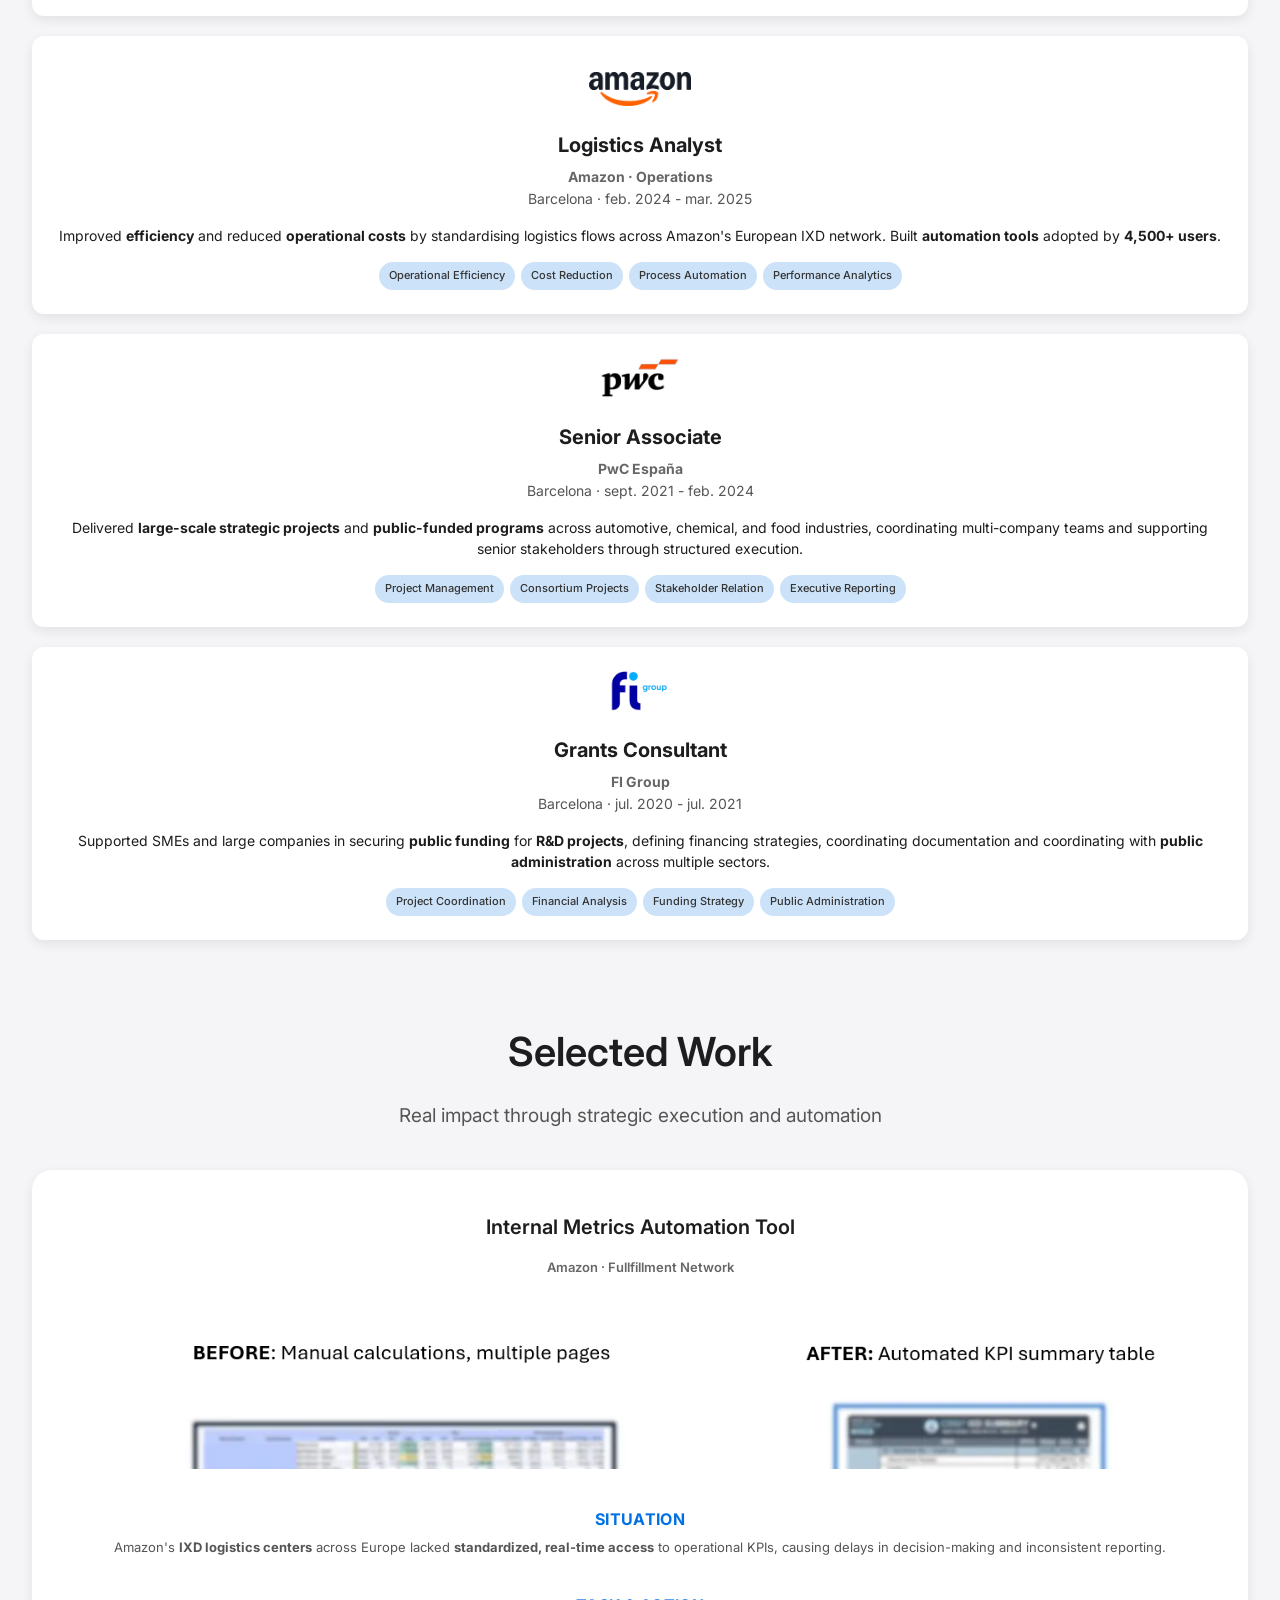
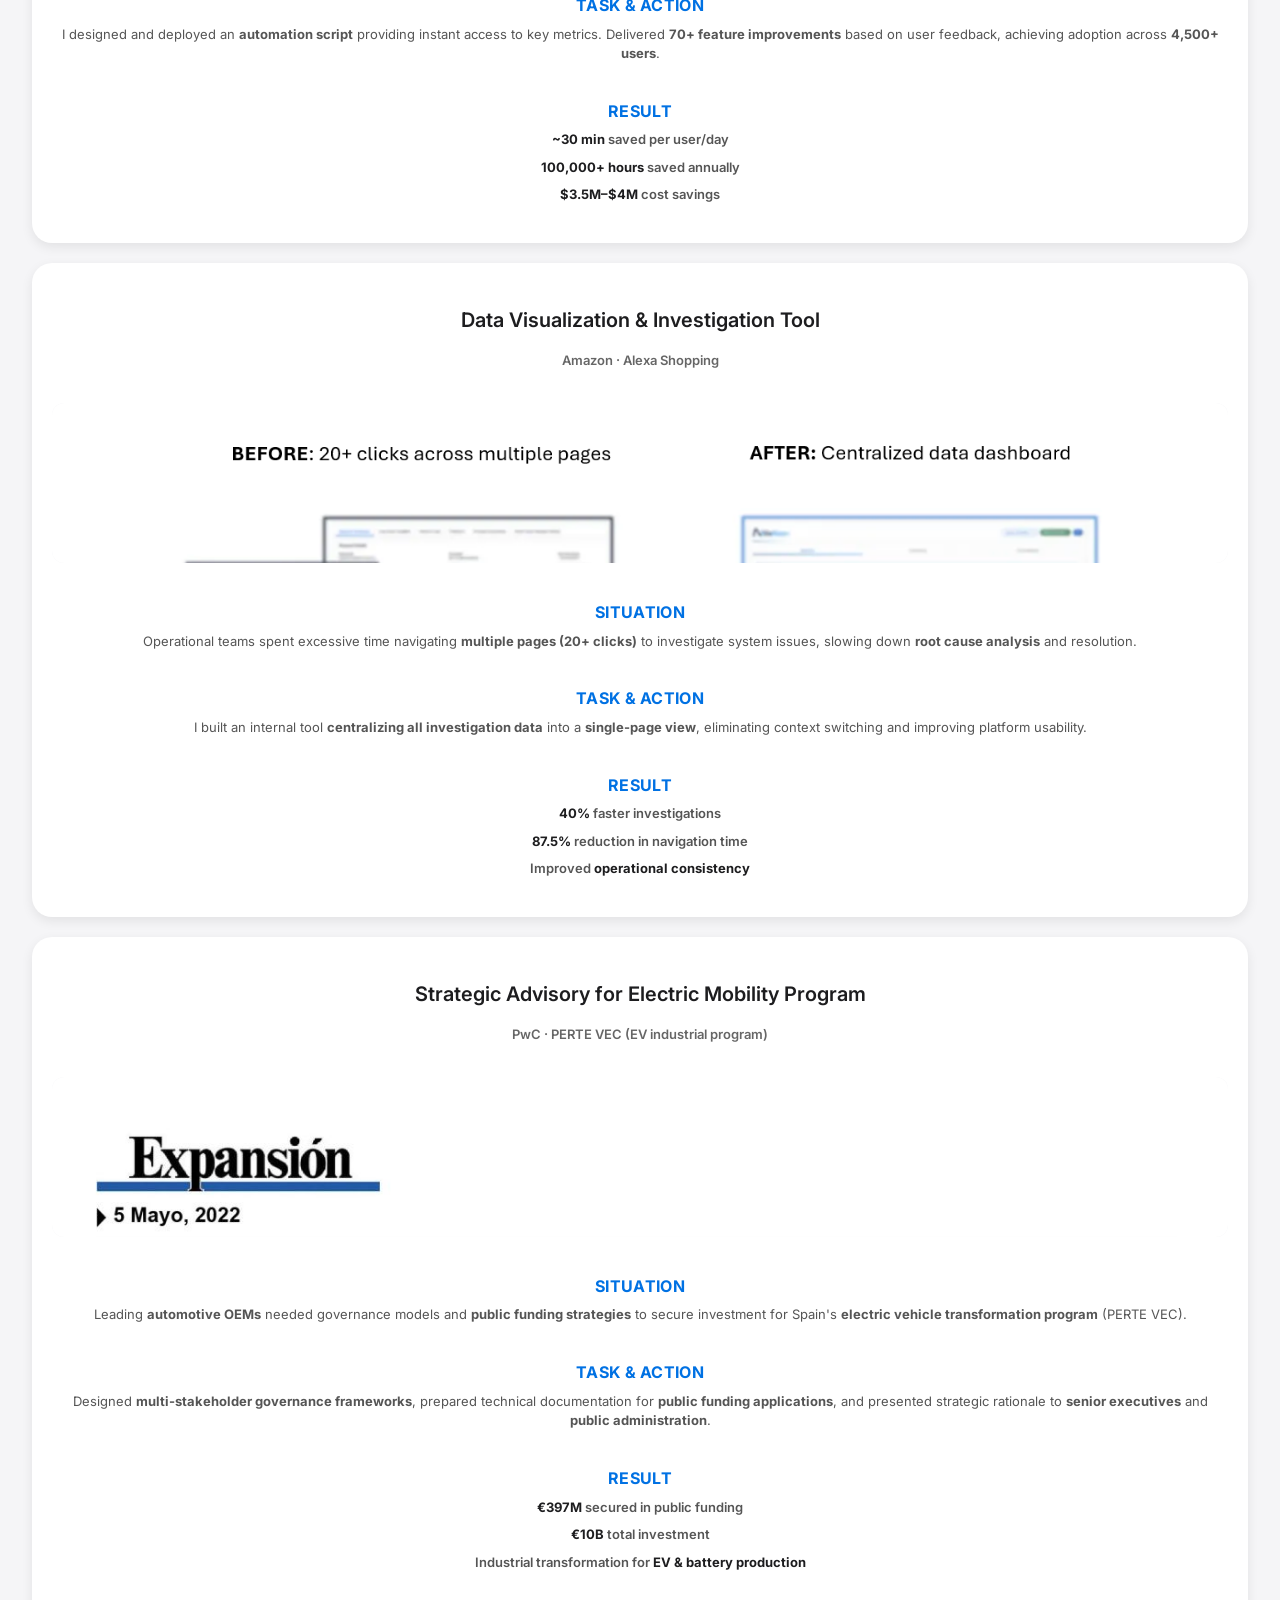
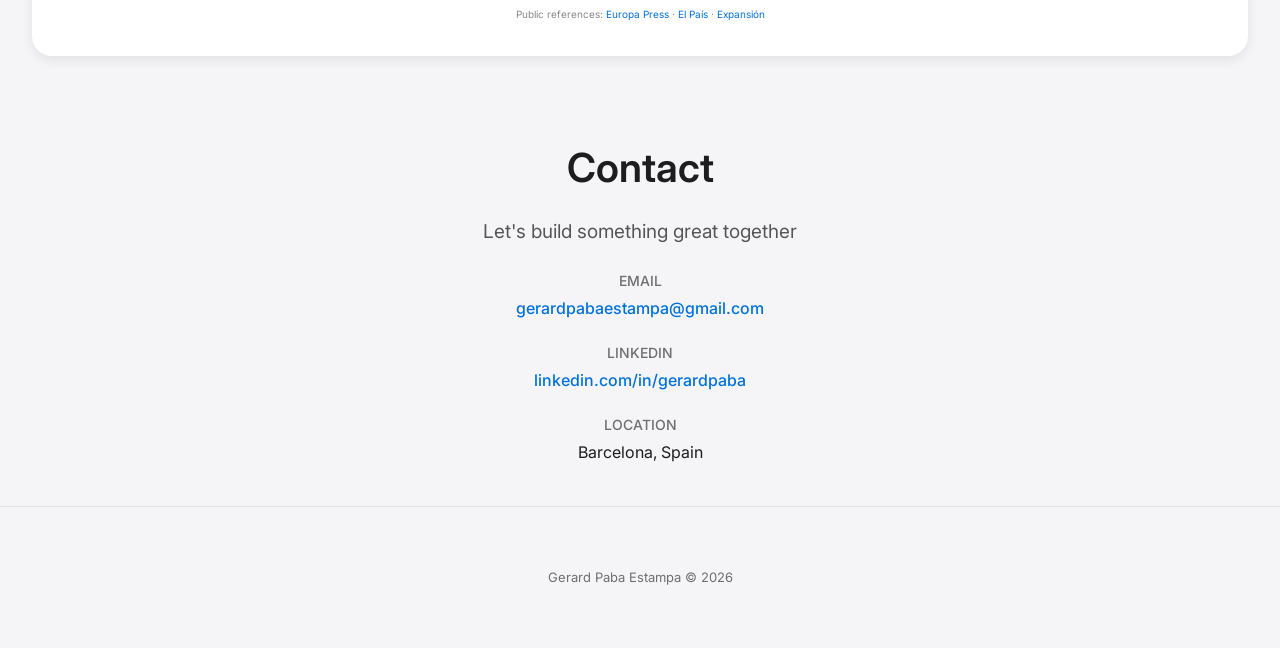
==== commit e943cf32: "Update footer year from 2025 to 2026" ====
--- a/index.html
+++ b/index.html
@@ -743,7 +743,7 @@
 
   header {
     height: auto;
-    padding: 20px 0 8px 0;
+    padding: 10px 0 8px 0;
     border-bottom: 0.5px solid rgba(0, 0, 0, .04);
   }
 
@@ -1384,7 +1384,7 @@
     </div>
   </section>
 
-  <footer> Gerard Paba Estampa © 2025 </footer>
+  <footer> Gerard Paba Estampa © 2026 </footer>
 
 
   <!-- Lightbox para imágenes -->
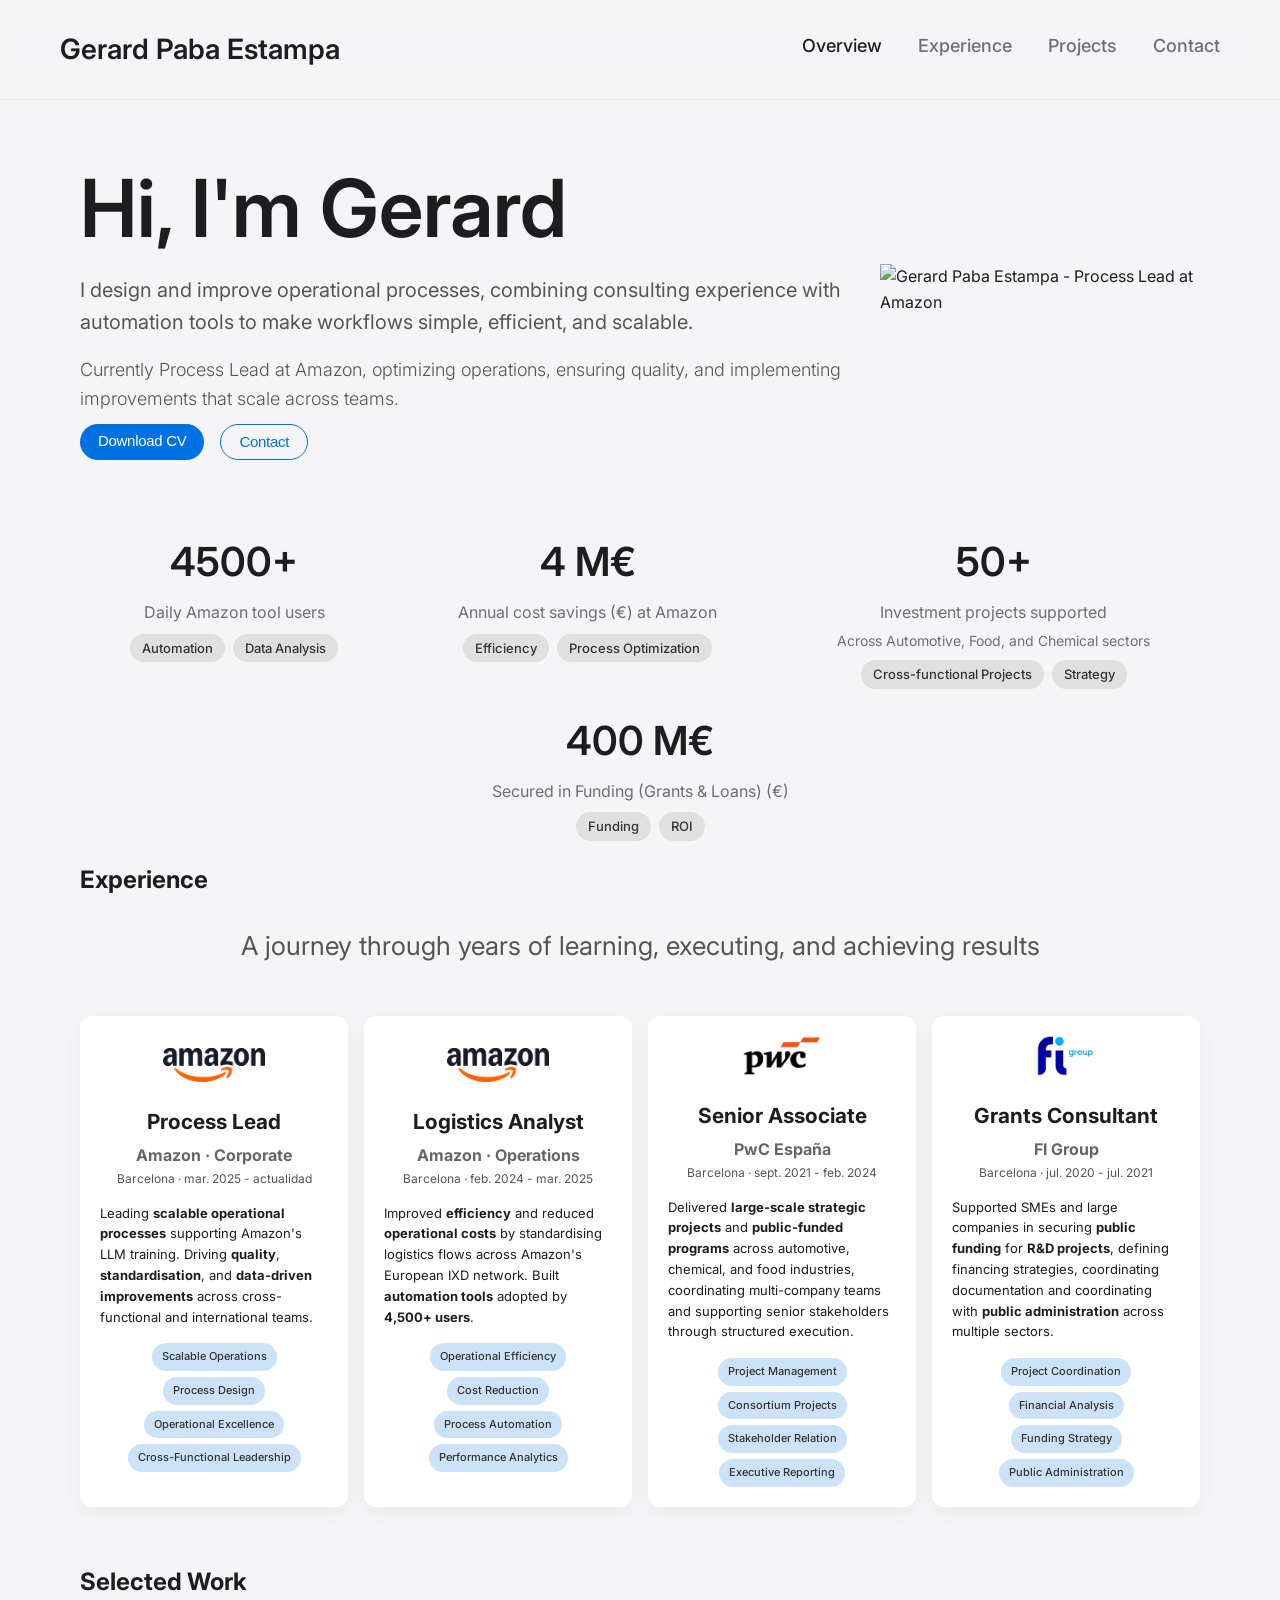
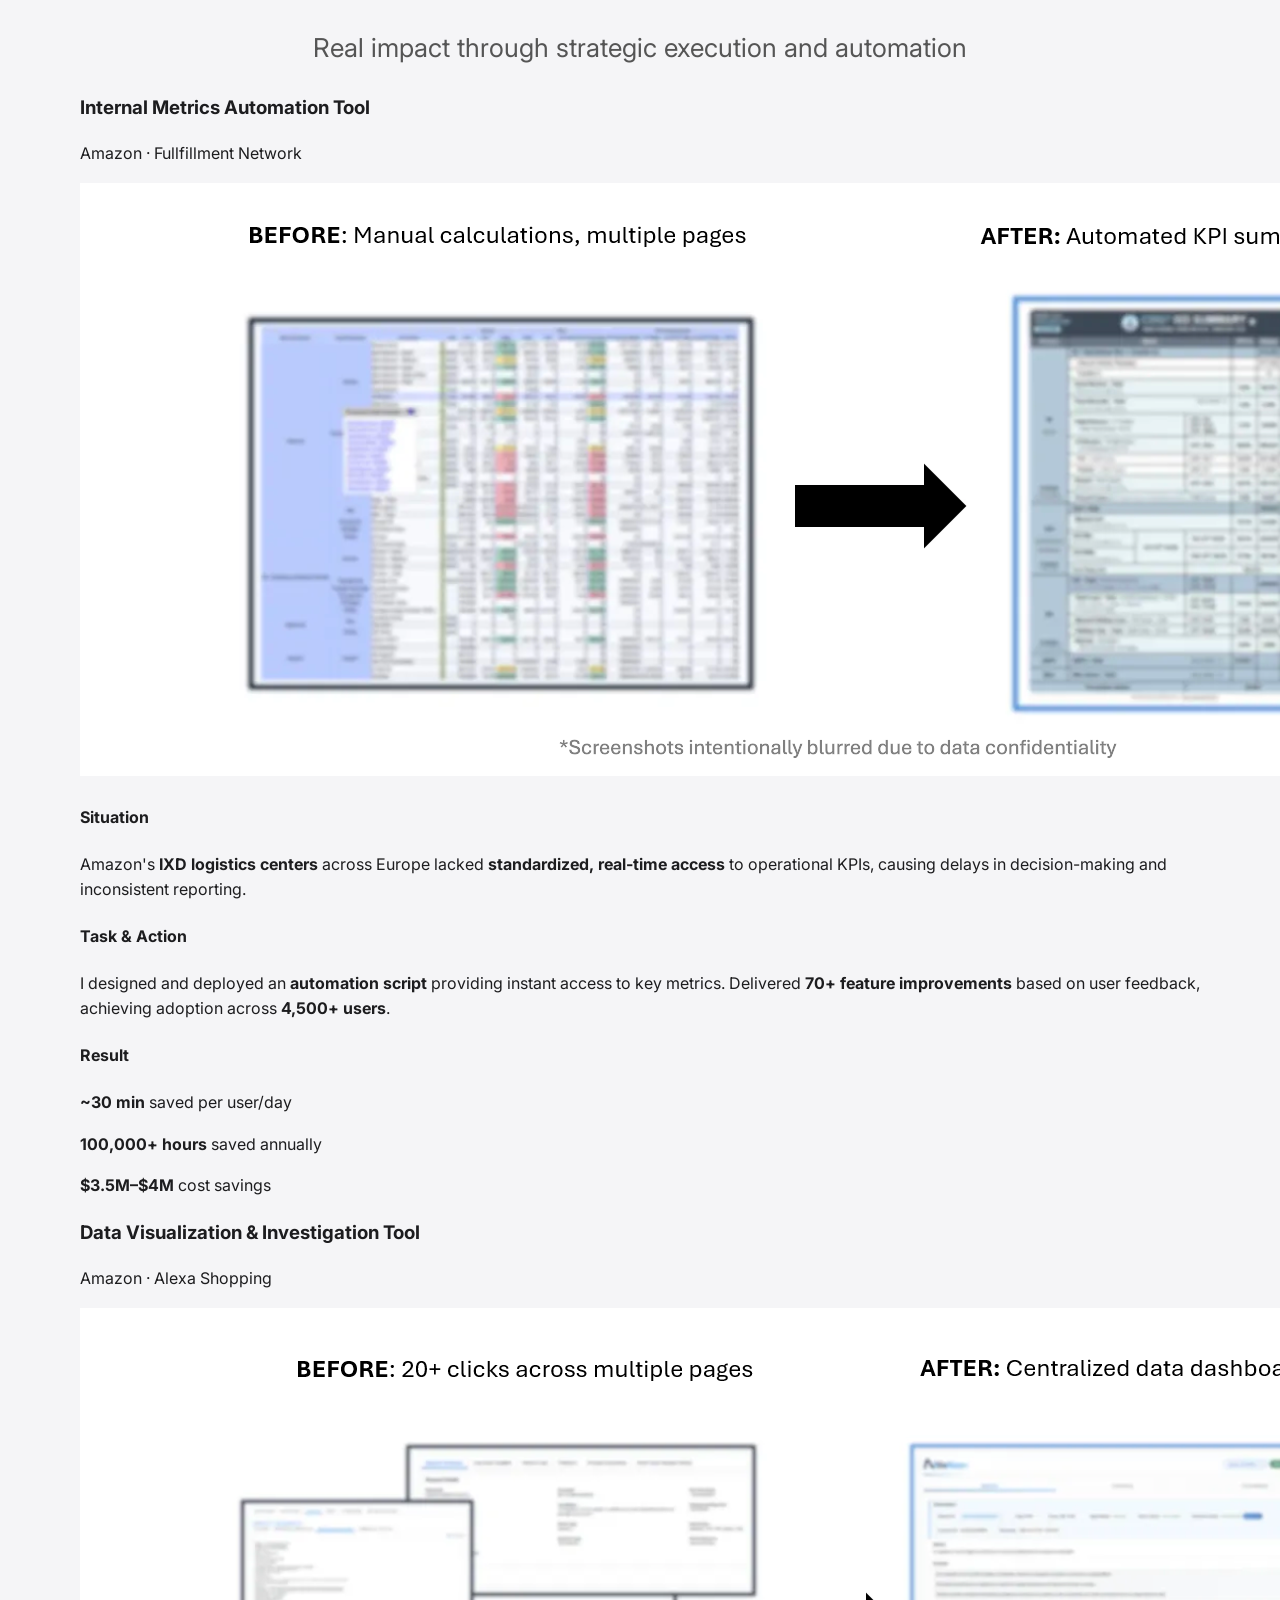
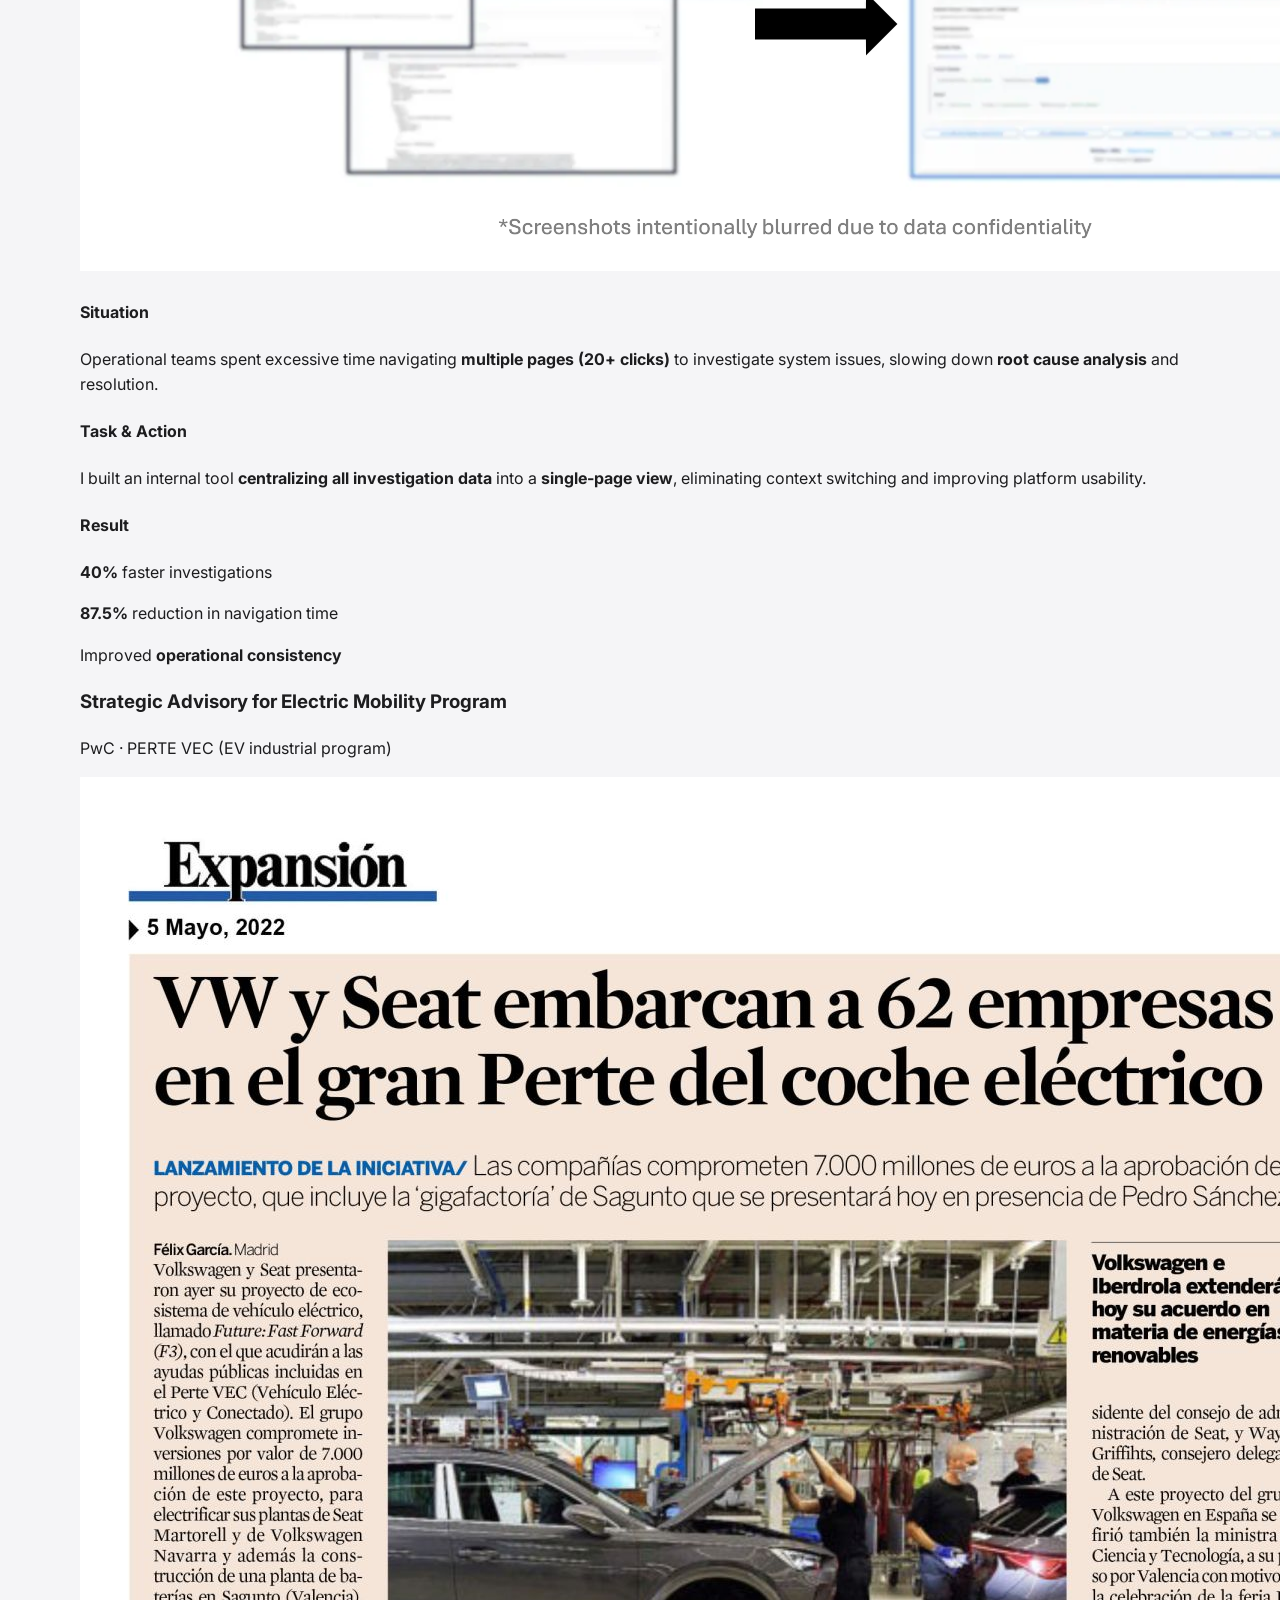
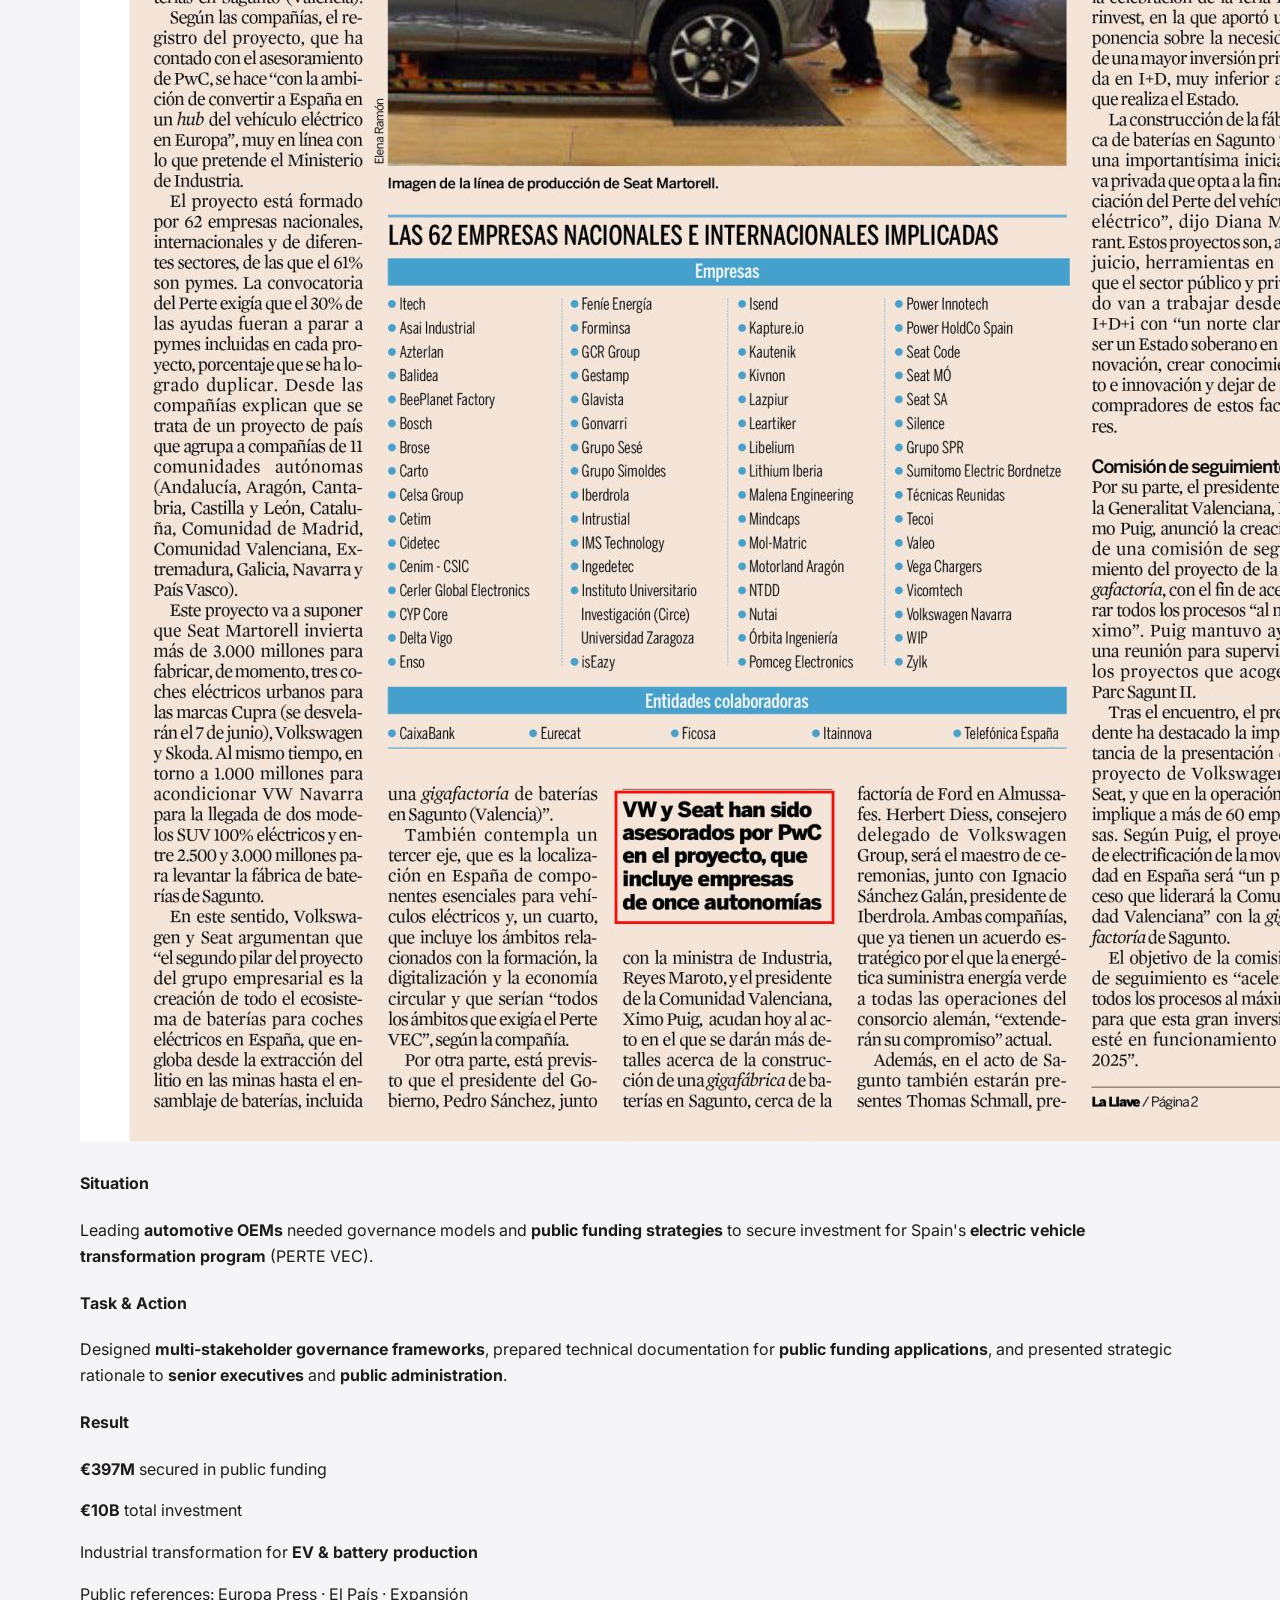
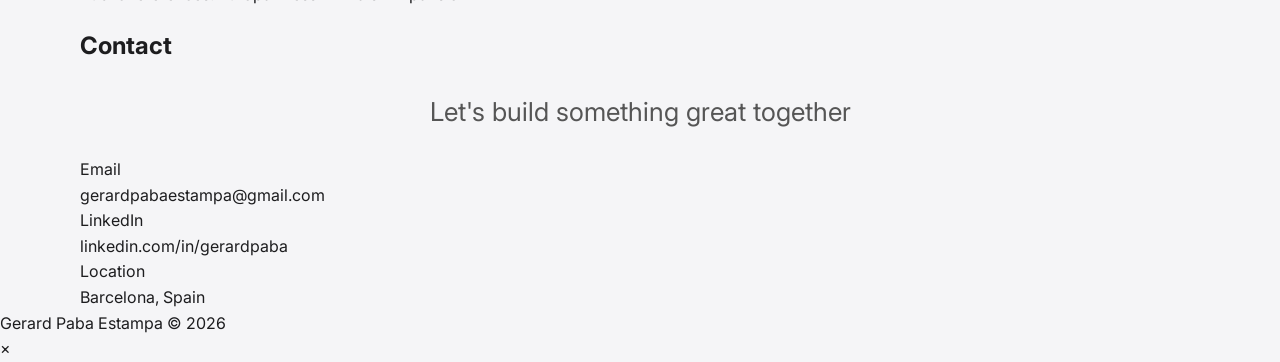
==== commit 5b0b4308: "Refactor CSS for stats and contact sections" ====
--- a/index.html
+++ b/index.html
@@ -254,19 +254,21 @@
       object-fit: cover;
     }
 
-    /* STATS */
-    .stats {
-      display: flex;
-      justify-content: center;
-      gap: 20px;
-      margin-top: 0px;
-      flex-wrap: wrap;
-    }
-
-    .stat-item {
-      text-align: center;
-      flex: 1 1 200px;
-    }
+.stats {
+  display: flex;
+  justify-content: center;
+  gap: 20px;
+  margin-top: 0px;
+  flex-wrap: nowrap; /* Cambiado de wrap a nowrap */
+  align-items: flex-start;
+}
+
+.stat-item {
+  text-align: center;
+  flex: 1 1 auto; /* Cambiado para distribuir equitativamente */
+  min-width: 200px;
+}
+
 
     .stat-number {
       font-size: 40px;
@@ -304,15 +306,14 @@
     }
 
     /* Experience Carrusel actualizado - 4 cards en horizontal fijo */
-    .experience-carousel {
-      display: grid;
-      grid-template-columns: repeat(4, 1fr);
-      gap: 16px;
-      padding-bottom: 36px;
-      padding-top: 25px;
-      background: transparent;
-    }
-
+.experience-carousel {
+  display: grid;
+  grid-template-columns: repeat(4, 1fr);
+  gap: 16px;
+  padding-bottom: 36px;
+  padding-top: 25px;
+  background: transparent;
+  
     /* Experience cards sin borde */
     .experience-carousel .card {
       margin-top: 10px;
@@ -388,14 +389,15 @@
     }
 
     /* PROJECT EXAMPLES - STAR FORMAT estilo Apple */
-    .projects-grid {
-      display: grid;
-      grid-template-columns: repeat(3, 1fr);
-      gap: 20px;
-      padding-bottom: 36px;
-      padding-top: 25px;
-      background: transparent;
-    }
+.projects-grid {
+  display: grid;
+  grid-template-columns: repeat(3, 1fr);
+  gap: 20px;
+  padding-bottom: 36px;
+  padding-top: 25px;
+  background: transparent;
+  /* Grid ya no hace wrap por defecto */
+}
 
     .project-card {
       background: #ffffff;
@@ -656,22 +658,24 @@
 
 
     /* CONTACTO */
-    .contact-container {
-      display: flex;
-      justify-content: space-between;
-      gap: 10px;
-      flex-wrap: wrap;
-      margin-top: 40px;
-      margin-bottom: 20px;
-      text-align: center;
-    }
-
-    .contact-item {
-      flex: 1 1 250px;
-      opacity: 0;
-      transform: translateY(20px);
-      transition: opacity .6s, transform .6s;
-    }
+.contact-container {
+  display: flex;
+  justify-content: space-between;
+  gap: 10px;
+  flex-wrap: nowrap; /* Cambiado de wrap a nowrap */
+  margin-top: 40px;
+  margin-bottom: 20px;
+  text-align: center;
+  align-items: flex-start;
+}
+
+.contact-item {
+  flex: 1 1 auto; /* Cambiado para distribuir equitativamente */
+  min-width: 200px;
+  opacity: 0;
+  transform: translateY(20px);
+  transition: opacity .6s, transform .6s;
+}
 
     .contact-item.visible {
       opacity: 1;
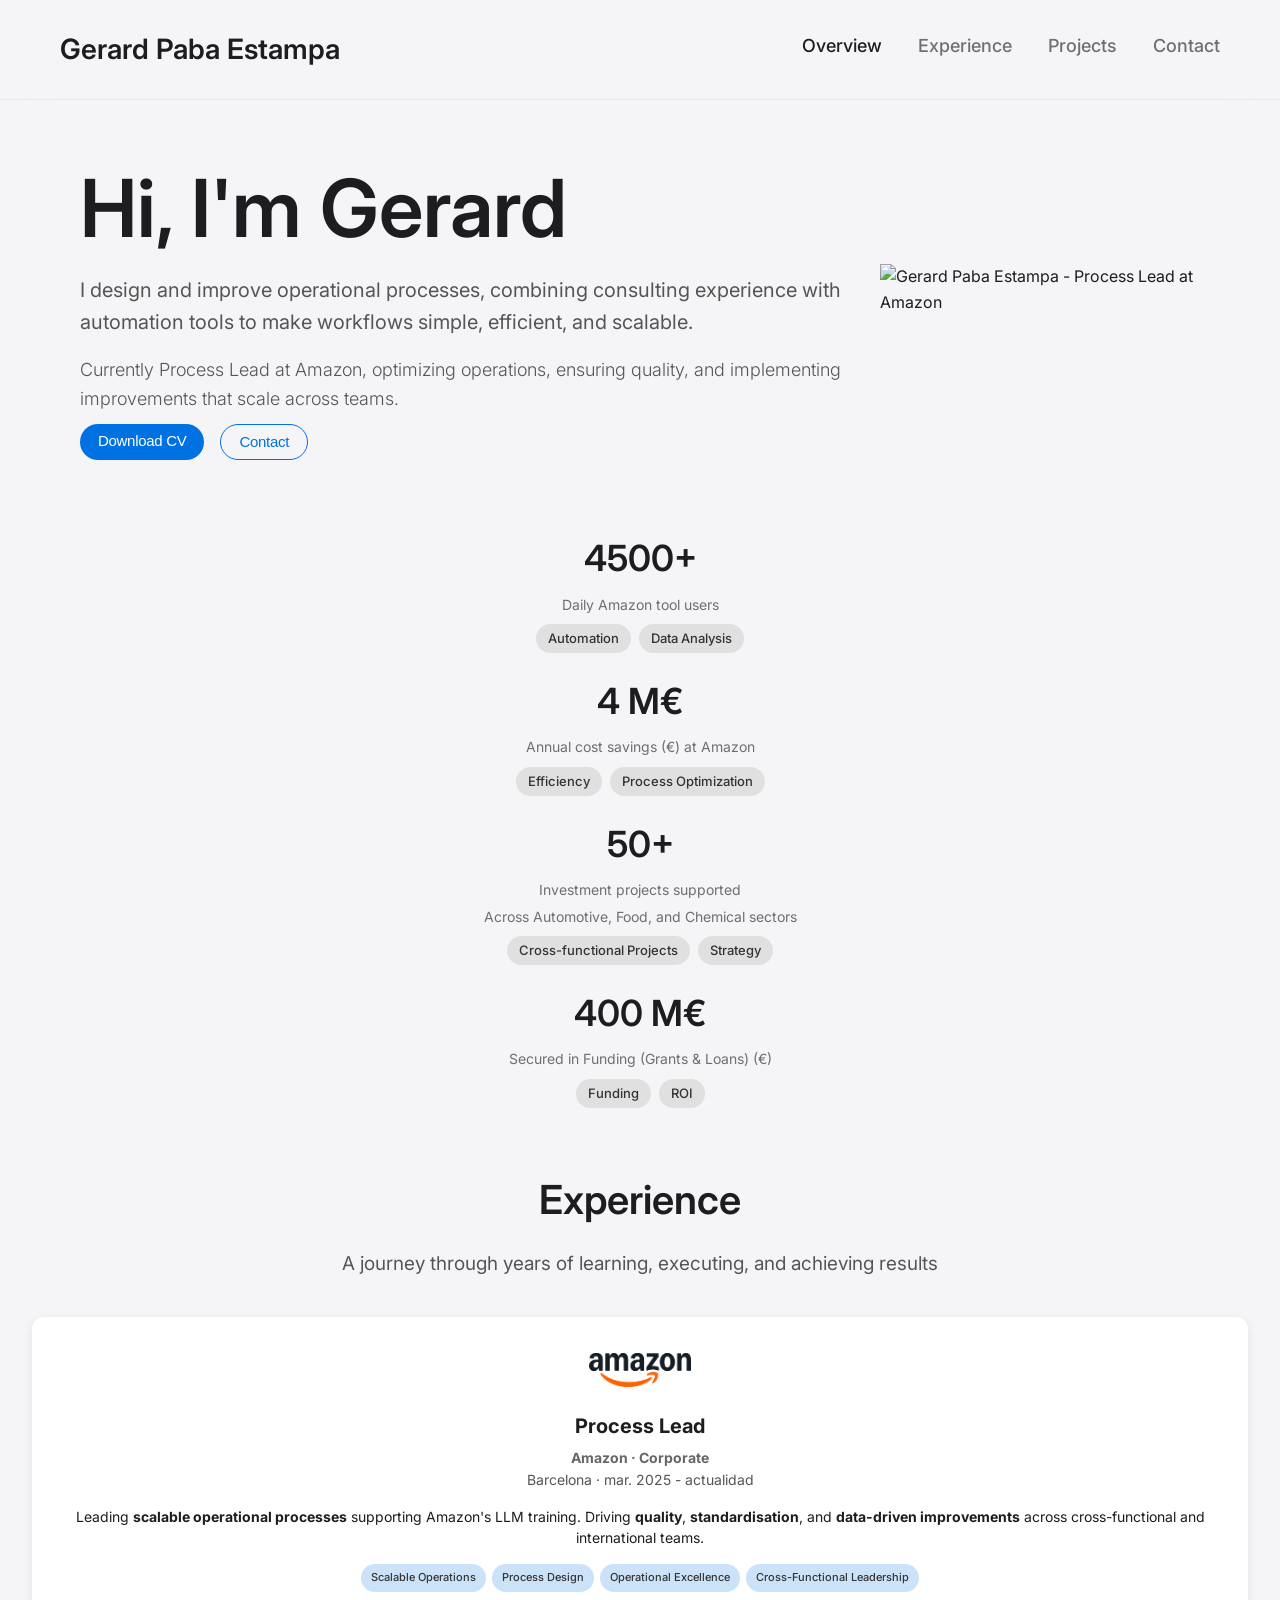
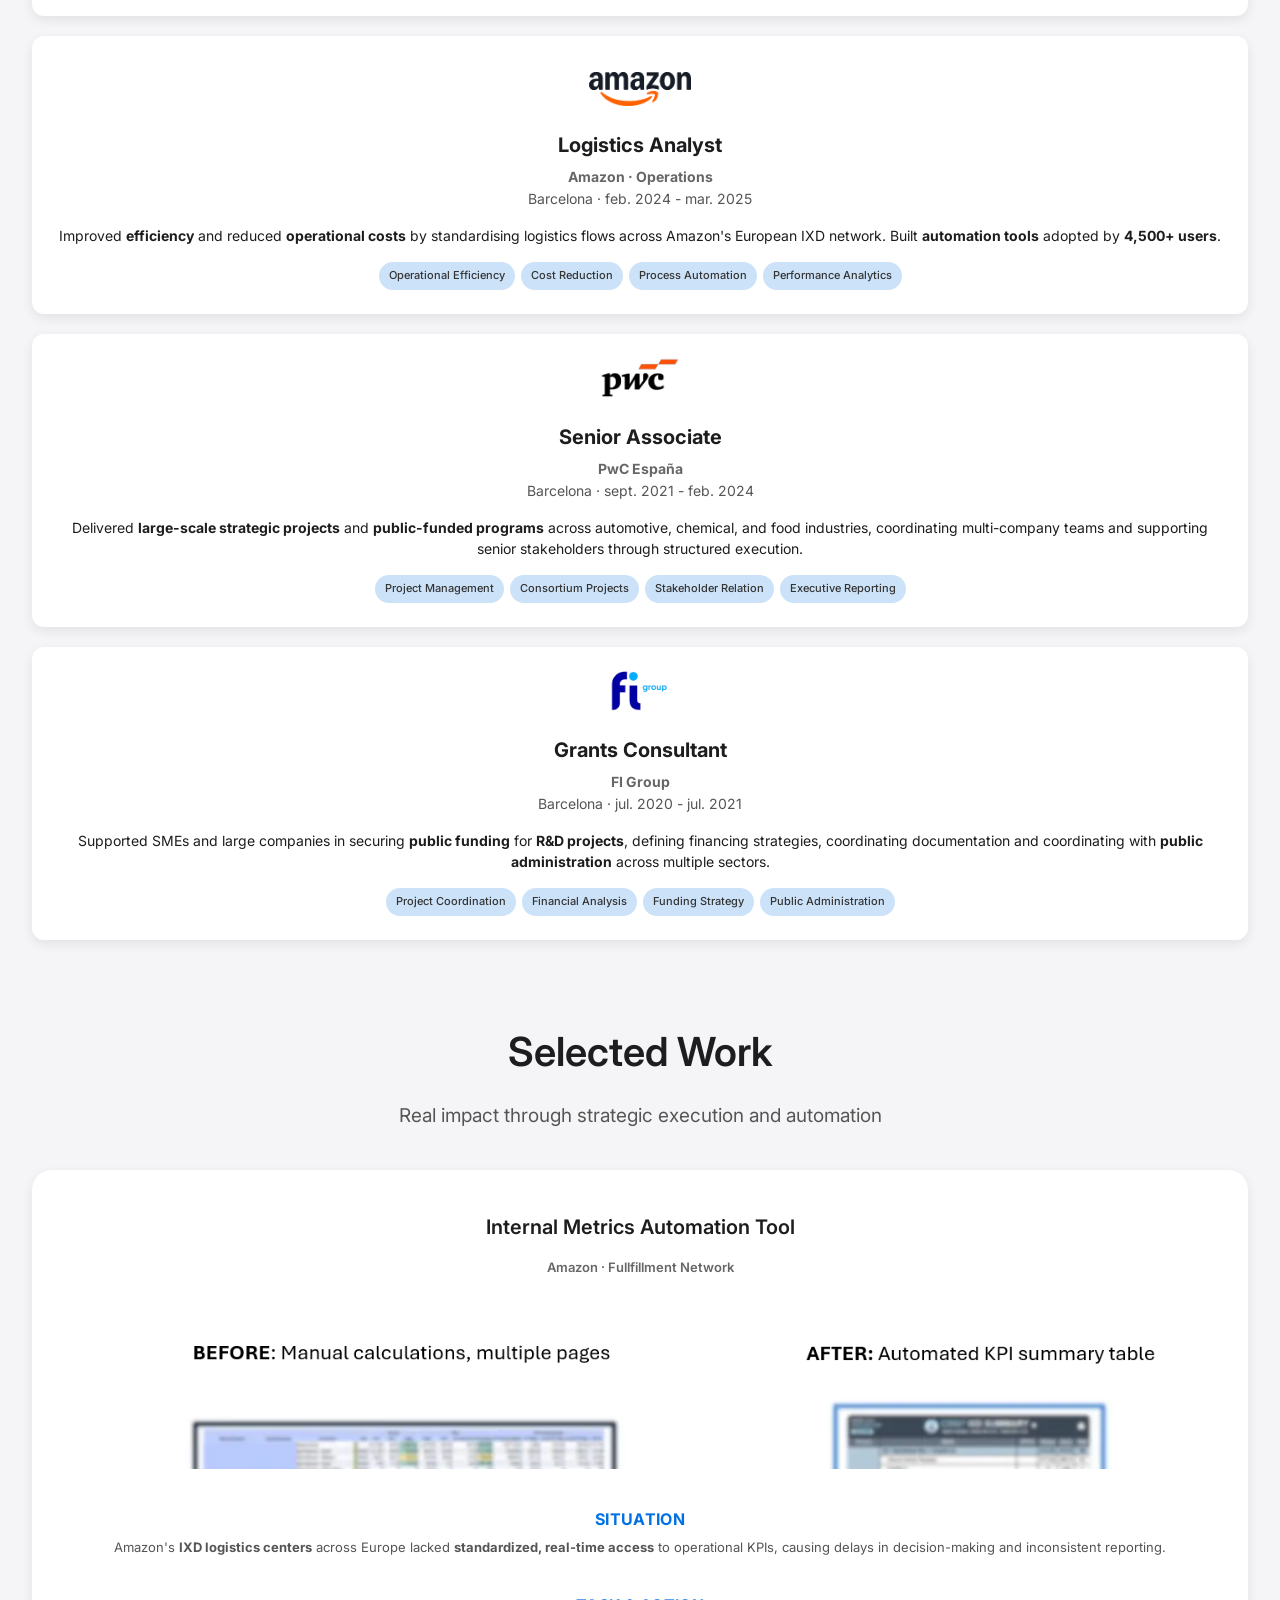
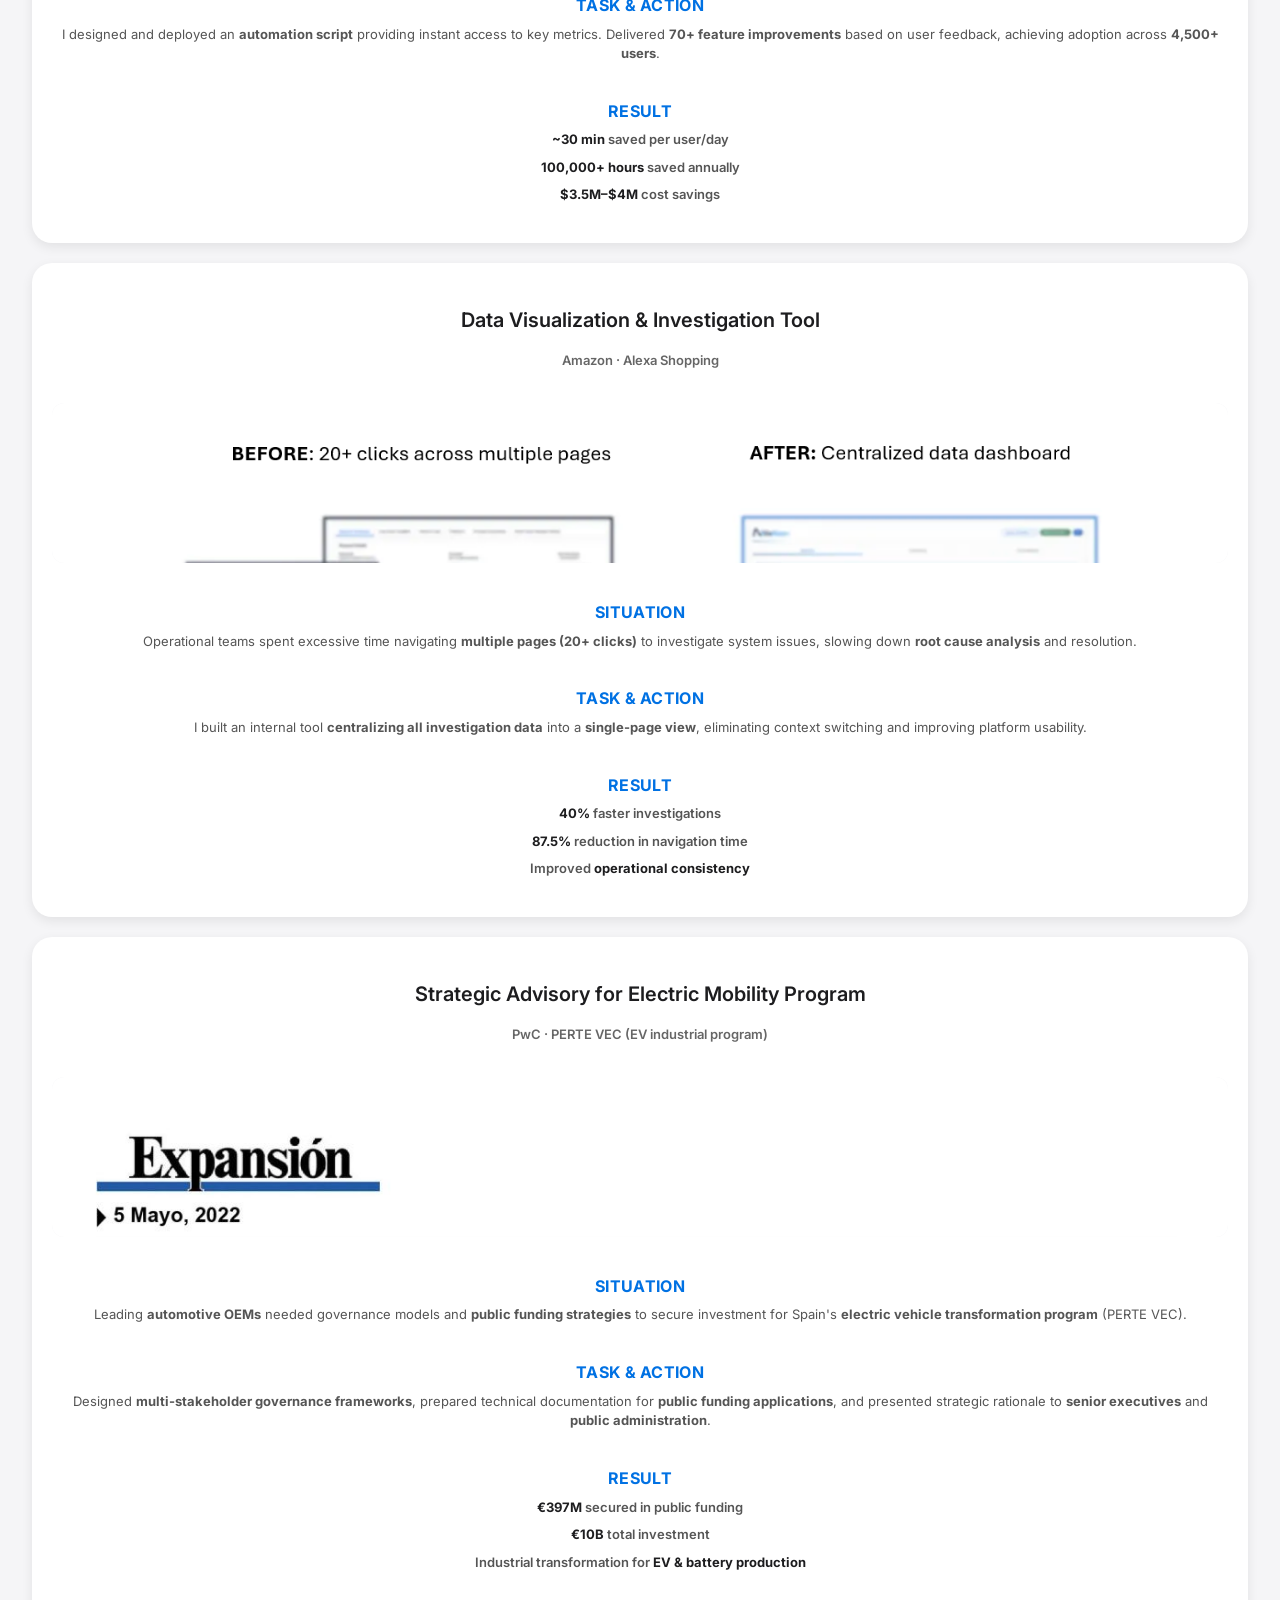
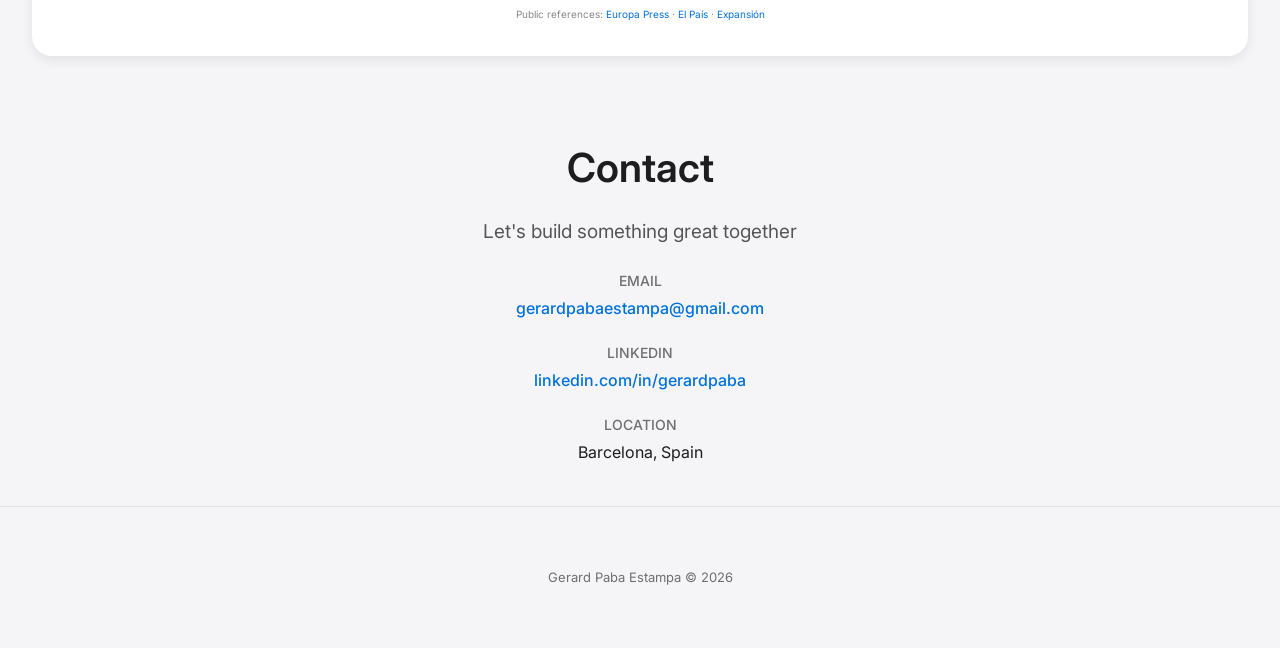
==== commit 74455651: "Update CSS styles for layout adjustments" ====
--- a/index.html
+++ b/index.html
@@ -254,21 +254,19 @@
       object-fit: cover;
     }
 
-.stats {
-  display: flex;
-  justify-content: center;
-  gap: 20px;
-  margin-top: 0px;
-  flex-wrap: nowrap; /* Cambiado de wrap a nowrap */
-  align-items: flex-start;
-}
-
-.stat-item {
-  text-align: center;
-  flex: 1 1 auto; /* Cambiado para distribuir equitativamente */
-  min-width: 200px;
-}
-
+    /* STATS */
+    .stats {
+      display: flex;
+      justify-content: center;
+      gap: 20px;
+      margin-top: 0px;
+      flex-wrap: wrap;
+    }
+
+    .stat-item {
+      text-align: center;
+      flex: 1 1 200px;
+    }
 
     .stat-number {
       font-size: 40px;
@@ -306,14 +304,15 @@
     }
 
     /* Experience Carrusel actualizado - 4 cards en horizontal fijo */
-.experience-carousel {
-  display: grid;
-  grid-template-columns: repeat(4, 1fr);
-  gap: 16px;
-  padding-bottom: 36px;
-  padding-top: 25px;
-  background: transparent;
-  
+    .experience-carousel {
+      display: grid;
+      grid-template-columns: repeat(4, 1fr);
+      gap: 16px;
+      padding-bottom: 36px;
+      padding-top: 25px;
+      background: transparent;
+    }
+
     /* Experience cards sin borde */
     .experience-carousel .card {
       margin-top: 10px;
@@ -389,15 +388,14 @@
     }
 
     /* PROJECT EXAMPLES - STAR FORMAT estilo Apple */
-.projects-grid {
-  display: grid;
-  grid-template-columns: repeat(3, 1fr);
-  gap: 20px;
-  padding-bottom: 36px;
-  padding-top: 25px;
-  background: transparent;
-  /* Grid ya no hace wrap por defecto */
-}
+    .projects-grid {
+      display: grid;
+      grid-template-columns: repeat(3, 1fr);
+      gap: 20px;
+      padding-bottom: 36px;
+      padding-top: 25px;
+      background: transparent;
+    }
 
     .project-card {
       background: #ffffff;
@@ -658,24 +656,22 @@
 
 
     /* CONTACTO */
-.contact-container {
-  display: flex;
-  justify-content: space-between;
-  gap: 10px;
-  flex-wrap: nowrap; /* Cambiado de wrap a nowrap */
-  margin-top: 40px;
-  margin-bottom: 20px;
-  text-align: center;
-  align-items: flex-start;
-}
-
-.contact-item {
-  flex: 1 1 auto; /* Cambiado para distribuir equitativamente */
-  min-width: 200px;
-  opacity: 0;
-  transform: translateY(20px);
-  transition: opacity .6s, transform .6s;
-}
+    .contact-container {
+      display: flex;
+      justify-content: space-between;
+      gap: 10px;
+      flex-wrap: wrap;
+      margin-top: 40px;
+      margin-bottom: 20px;
+      text-align: center;
+    }
+
+    .contact-item {
+      flex: 1 1 250px;
+      opacity: 0;
+      transform: translateY(20px);
+      transition: opacity .6s, transform .6s;
+    }
 
     .contact-item.visible {
       opacity: 1;
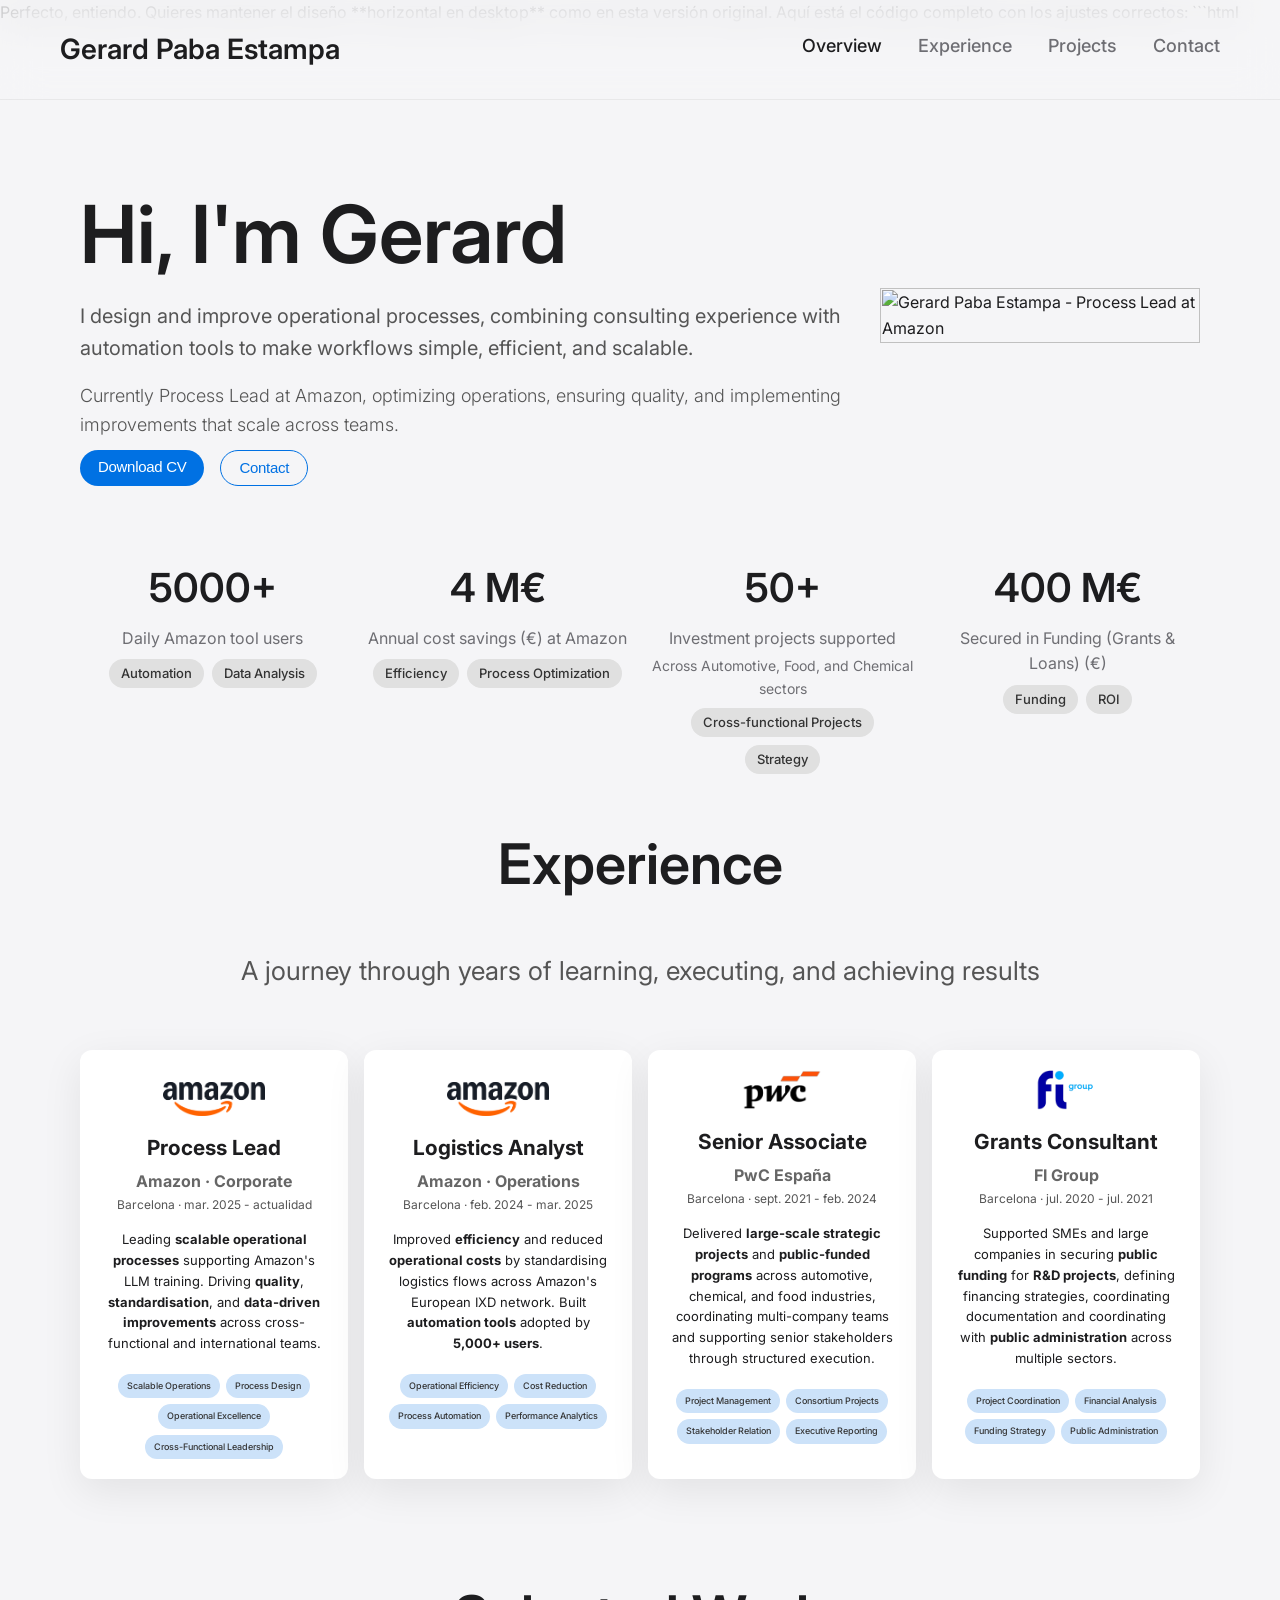
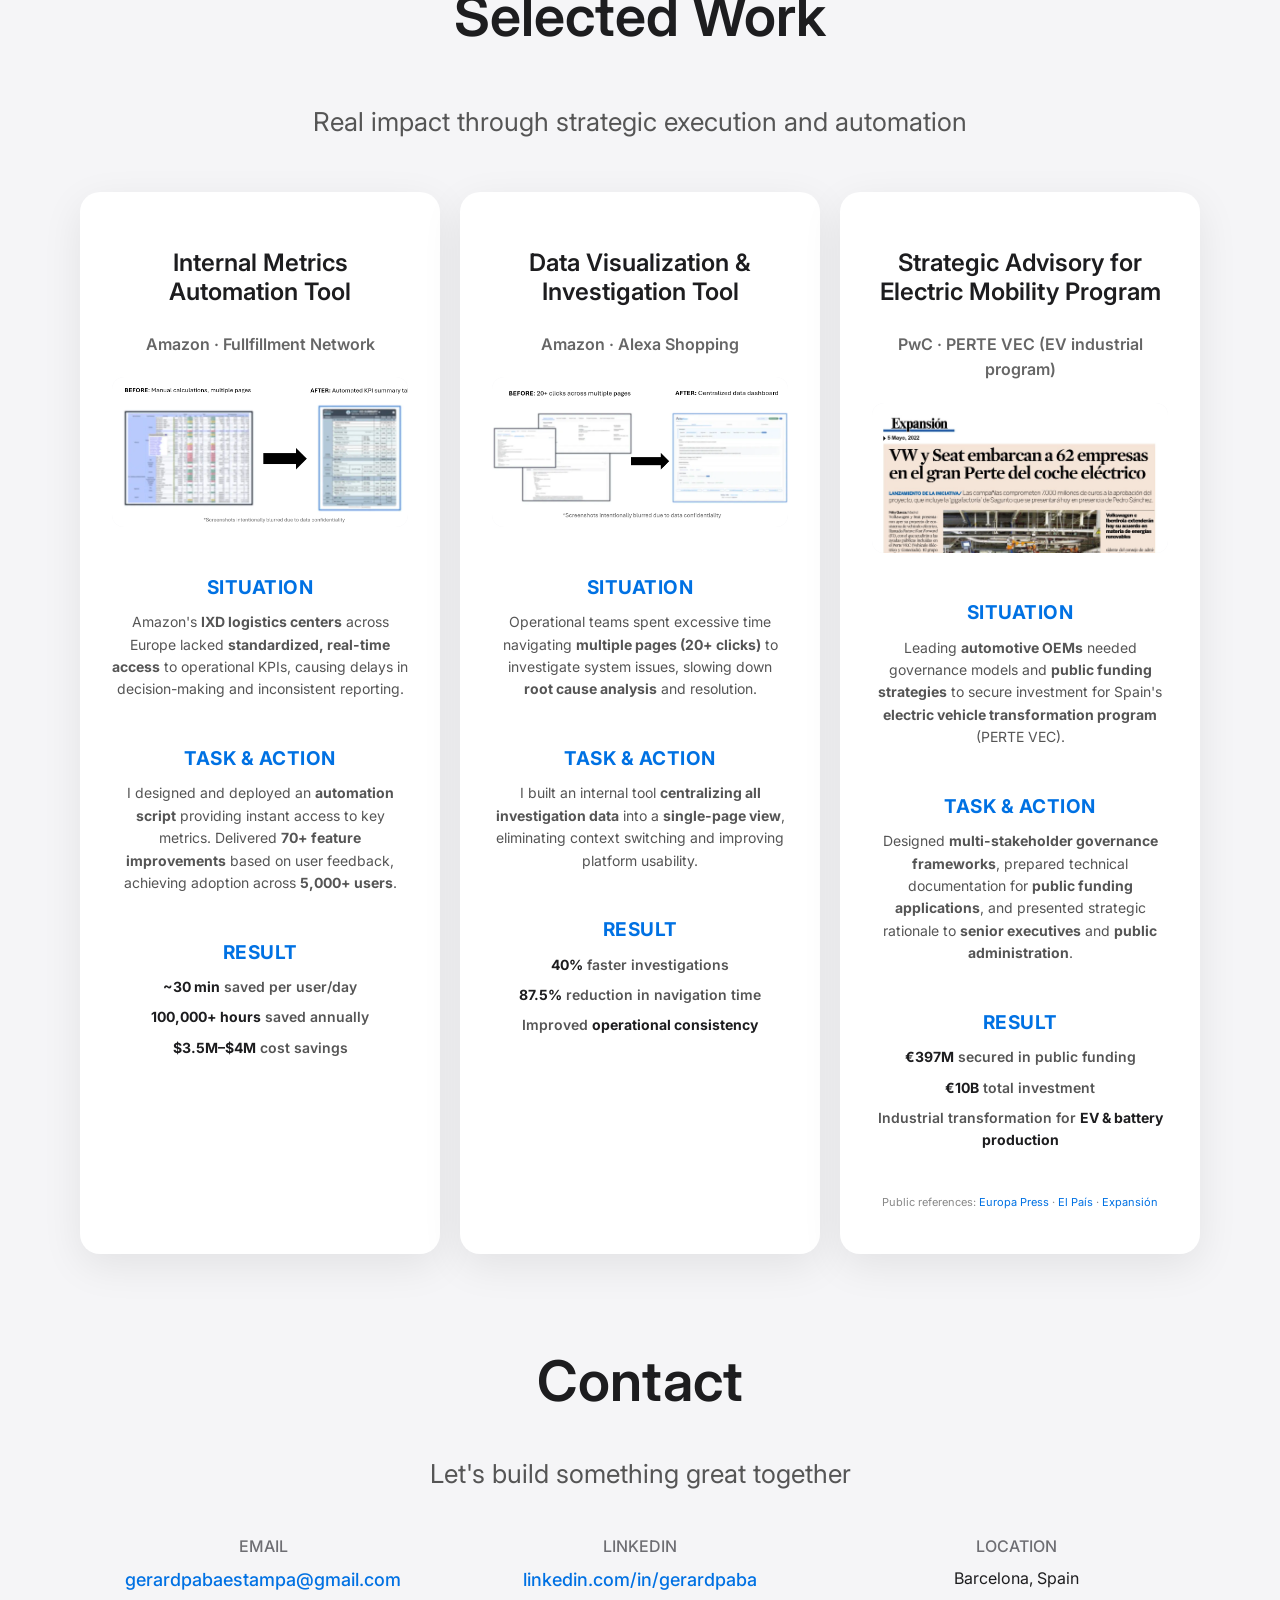
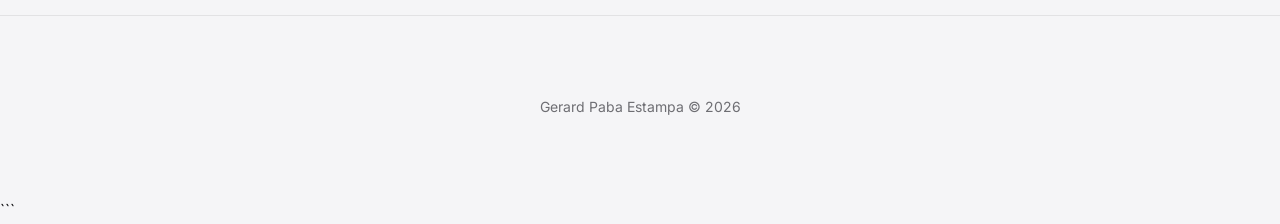
==== commit 82c600fd: "Refactor styles and layout in index.html Updated various styles and layout adjustments in index.html" ====
--- a/index.html
+++ b/index.html
@@ -1,3 +1,6 @@
+Perfecto, entiendo. Quieres mantener el diseño **horizontal en desktop** como en esta versión original. Aquí está el código completo con los ajustes correctos:
+
+```html
 <!DOCTYPE html>
 <html lang="en">
 
@@ -59,7 +62,7 @@
   </script>
 
   <!-- Umami Analytics -->
-<script defer src="https://cloud.umami.is/script.js" data-website-id="eff1178a-d95e-49c5-92b3-550625da8bc9"></script>
+  <script defer src="https://cloud.umami.is/script.js" data-website-id="eff1178a-d95e-49c5-92b3-550625da8bc9"></script>
   
   <link href="https://fonts.googleapis.com/css2?family=Inter:wght@300;400;500;600;700&display=swap" rel="stylesheet">
 
@@ -101,7 +104,6 @@
       height: 100px;
       backdrop-filter: saturate(180%) blur(20px);
       background: rgba(245, 245, 247, 0.72);
-      /* mismo color que el fondo */
       border-bottom: 1px solid rgba(0, 0, 0, 0.06);
       z-index: 100;
       transition: height 0.3s ease;
@@ -148,23 +150,10 @@
     /* HERO */
     .hero {
       min-height: 80vh;
-      /* reduce altura mínima */
       gap: 40px;
-      /* menos espacio entre texto y foto */
       justify-content: center;
       align-items: center;
       padding-top: 100px;
-      /* margen superior suficiente */
-
-      .stats {
-        display: flex;
-        justify-content: center;
-        gap: 20px;
-        flex-wrap: wrap;
-        margin-top: 50px;
-        /* aumenta la separación entre hero y KPI */
-      }
-
     }
 
     .hero-container {
@@ -259,7 +248,7 @@
       display: flex;
       justify-content: center;
       gap: 20px;
-      margin-top: 0px;
+      margin-top: 50px;
       flex-wrap: wrap;
     }
 
@@ -303,7 +292,7 @@
       font-weight: 500;
     }
 
-    /* Experience Carrusel actualizado - 4 cards en horizontal fijo */
+    /* Experience Carrusel - 4 cards en horizontal */
     .experience-carousel {
       display: grid;
       grid-template-columns: repeat(4, 1fr);
@@ -313,7 +302,6 @@
       background: transparent;
     }
 
-    /* Experience cards sin borde */
     .experience-carousel .card {
       margin-top: 10px;
       margin-bottom: 10px;
@@ -387,7 +375,7 @@
       font-weight: 500;
     }
 
-    /* PROJECT EXAMPLES - STAR FORMAT estilo Apple */
+    /* PROJECT EXAMPLES - STAR FORMAT */
     .projects-grid {
       display: grid;
       grid-template-columns: repeat(3, 1fr);
@@ -442,7 +430,6 @@
       min-height: 24px;
     }
 
-    /* Contenedor de imagen consistente */
     .project-image-container {
       width: 100%;
       height: 150px;
@@ -477,7 +464,6 @@
       display: block;
     }
 
-    /* Clase especial para imágenes que deben mostrarse completas */
     .project-image-container.contain img {
       object-fit: contain;
       object-position: center;
@@ -522,7 +508,6 @@
       margin: 0;
     }
 
-    /* Espaciado entre líneas de impacto - ACTUALIZADO */
     .star-impact+.star-impact {
       margin-top: 8px;
     }
@@ -538,7 +523,6 @@
       font-weight: 700;
     }
 
-    /* Referencias públicas */
     .project-references {
       font-size: 11px;
       color: #888;
@@ -556,7 +540,6 @@
       text-decoration: underline;
     }
 
-    /* Mantener compatibilidad con project-image-placeholder (legacy) */
     .project-image-placeholder {
       margin-top: auto;
       padding-top: 16px;
@@ -586,7 +569,7 @@
       opacity: 0.9;
     }
 
-    /* LIGHTBOX para imágenes */
+    /* LIGHTBOX */
     .lightbox {
       display: none;
       position: fixed;
@@ -635,7 +618,6 @@
       from {
         opacity: 0;
       }
-
       to {
         opacity: 1;
       }
@@ -646,14 +628,11 @@
         transform: scale(0.8);
         opacity: 0;
       }
-
       to {
         transform: scale(1);
         opacity: 1;
       }
     }
-
-
 
     /* CONTACTO */
     .contact-container {
@@ -707,12 +686,11 @@
 
     .contact-phrase {
       text-align: center;
-      font-size: 25px;
+      font-size: 26px;
       font-weight: 400;
       color: #555;
       margin-bottom: 24px;
     }
-
 
     /* Footer */
     footer {
@@ -720,9 +698,7 @@
       color: var(--muted);
       font-size: 14px;
       padding-top: 80px;
-      /* aumenta el espacio arriba del footer */
       padding-bottom: 80px;
-
       border-top: 1px solid rgba(0, 0, 0, .08);
     }
 
@@ -734,321 +710,300 @@
       margin-bottom: 40px;
     }
 
-/* MOBILE ADJUSTMENT - REEMPLAZA TODA LA SECCIÓN @media(max-width: 768px) */
-@media(max-width: 768px) {
-  /* Reducir padding general en móvil */
-  section {
-    padding: 0 20px;
-  }
-
-  header {
-    height: auto;
-    padding: 10px 0 8px 0;
-    border-bottom: 0.5px solid rgba(0, 0, 0, .04);
-  }
-
-  .nav {
-    flex-direction: column;
-    gap: 8px;
-    padding: 0 20px;
-  }
-
-  .nav span {
-    font-size: 20px;
-  }
-
-  .nav-links {
-    display: flex;
-    flex-wrap: wrap;
-    justify-content: center;
-    gap: 14px;
-    padding-bottom: 0px;
-  }
-
-  .nav a {
-    font-size: 14px;
-    color: var(--muted);
-  }
-
-  /* HERO - Ajustes completos */
-  .hero {
-    padding-top: 90px;
-    padding-bottom: 10px;
-  }
-
-  .hero-container {
-    flex-direction: column;
-    align-items: center;
-    gap: 0; /* Eliminado completamente el gap */
-  }
-
-  .hero-text {
-    order: 1;
-    text-align: center;
-    padding: 0;
-  }
-
-  .hero-text h1 {
-    font-size: 48px;
-    text-align: center;
-    margin-bottom: 25px;
-    line-height: 1.1;
-  }
-
-  .hero-text p.intro {
-    font-size: 17px;
-    line-height: 1.5;
-    text-align: center;
-    margin-bottom: 16px;
-    padding: 0 10px;
-  }
-
-  .hero-text p.position {
-    font-size: 16px;
-    text-align: center;
-    line-height: 1.5;
-    padding: 0 10px;
-    margin-bottom: 16px;
-  }
-
-  .hero-image {
-    order: 2;
-    margin-top: -35px; /* Margen negativo para acercar más la imagen */
-  }
-
-  .hero-image img {
-    max-width: 220px;
-  }
-
- .hero-buttons {
-    display: flex;
-    justify-content: center;
-    align-items: center;
-    width: 100%;
-   margin-top: 40px;
-    text-align: center;
-  }
-}
-
-  /* Títulos principales */
-  h2 {
-    font-size: 40px;
-    text-align: center;
-    margin-bottom: 16px;
-    margin-top: 60px;
-  }
-
-  /* Subtítulos debajo de h2 - REDUCIDO */
-  .contact-phrase {
-    font-size: 19px; /* Reducido de 20px a 19px */
-    margin-bottom: 20px;
-    padding: 0 10px;
-    line-height: 1.4;
-  }
-
-  /* STATS */
-  .stats {
-    gap: 24px;
-    margin-top: 40px;
-    padding: 0;
-  }
-
-  .stat-item {
-    flex: 1 1 100%;
-    padding: 0 10px;
-  }
-
-  .stat-number {
-    font-size: 36px;
-  }
-
-  .stat-label {
-    font-size: 14px;
-  }
-
-  /* EXPERIENCE - Añadir margen lateral */
-  #experience {
-    padding: 0 16px;
-  }
-
-  .experience-carousel {
-    display: flex;
-    flex-direction: column;
-    align-items: center;
-    gap: 20px;
-    padding: 20px 8px; /* Añadido padding lateral de 8px */
-    margin: 0;
-  }
-
-  .experience-carousel .card {
-    flex: none;
-    width: calc(100% - 16px); /* Reducido para dejar margen */
-    max-width: none;
-    margin: 0 auto; /* Centrado */
-    text-align: center;
-    padding: 24px 20px !important;
-    box-shadow: 0 4px 12px rgba(0, 0, 0, 0.08);
-  }
-
-  .experience-carousel .card h3 {
-    font-size: 20px !important;
-    text-align: center;
-    margin-bottom: 8px;
-  }
-
-  .experience-carousel .card .meta {
-    text-align: center;
-    font-size: 14px !important;
-  }
-
-  .experience-carousel .card p {
-    text-align: center;
-    font-size: 14px !important;
-    line-height: 1.5;
-    margin-top: 12px;
-  }
-
-  .experience-pills {
-    justify-content: center;
-    margin-top: 16px;
-    gap: 6px;
-  }
-
-  .experience-pills span {
-    font-size: 11px !important;
-    padding: 5px 10px !important;
-  }
-
-  /* PROJECTS - Añadir margen lateral */
-  #projects {
-    padding: 0 16px;
-  }
-
-  .projects-grid {
-    display: flex;
-    flex-direction: column;
-    align-items: stretch;
-    gap: 20px;
-    padding: 20px 8px; /* Añadido padding lateral de 8px */
-    margin: 0;
-  }
-
-  .project-card {
-    width: calc(100% - 16px); /* Reducido para dejar margen */
-    max-width: none;
-    margin: 0 auto; /* Centrado */
-    padding: 24px 20px !important;
-    box-shadow: 0 4px 12px rgba(0, 0, 0, 0.08);
-  }
-
-  .project-title {
-    font-size: 20px !important;
-    font-weight: 600 !important;
-    min-height: auto;
-    margin-bottom: 4px;
-    line-height: 1.3;
-  }
-
-  .project-company {
-    font-size: 13px !important;
-    font-weight: 600 !important;
-    min-height: auto;
-    margin-bottom: 16px;
-  }
-
-  .project-image-container {
-    height: 160px;
-    margin: 16px 0;
-  }
-
-  .star-section {
-    margin-bottom: 14px;
-  }
-
-  .star-label {
-    font-size: 16px !important;
-    font-weight: 700 !important;
-    letter-spacing: 0.3px;
-    margin-bottom: 6px;
-  }
-
-  .star-section p {
-    font-size: 13px !important;
-    line-height: 1.5;
-    padding: 0 5px;
-  }
-
-  .star-impact {
-    font-size: 13px !important;
-    line-height: 1.5;
-  }
-
-  .project-references {
-    font-size: 10px;
-    margin-top: 20px;
-  }
-
-  /* CONTACT - Mejor alineación */
-  #contact {
-    padding: 0 20px;
-  }
-
-  #contact h2 {
-    margin-bottom: 12px;
-  }
-
-  .contact-container {
-    flex-direction: column;
-    align-items: stretch;
-    margin-top: 24px;
-    margin-bottom: 40px;
-    gap: 20px;
-  }
-
-  .contact-item {
-    flex: 1 1 auto;
-    text-align: center;
-    margin-bottom: 0;
-  }
-
-  .contact-label {
-    font-size: 14px;
-    margin-bottom: 4px;
-  }
-
-  .contact-value {
-    font-size: 16px;
-  }
-
-  .contact-value a {
-    font-size: 16px;
-  }
-
-  /* Footer */
-  footer {
-    padding-top: 60px;
-    padding-bottom: 60px;
-    font-size: 13px;
-  }
-
-  /* Ajuste adicional para evitar scroll horizontal */
-  body {
-    overflow-x: hidden;
-  }
-
-  * {
-    max-width: 100%;
-  }
-}
-
-/* Actualizar también el tamaño de fuente en desktop para los subtítulos */
-.contact-phrase {
-  text-align: center;
-  font-size: 26px; /* Reducido de 27px a 26px */
-  font-weight: 400;
-  color: #555;
-  margin-bottom: 24px;
-}
+    /* MOBILE ADJUSTMENT */
+    @media(max-width: 768px) {
+      section {
+        padding: 0 20px;
+      }
+
+      header {
+        height: auto;
+        padding: 10px 0 8px 0;
+        border-bottom: 0.5px solid rgba(0, 0, 0, .04);
+      }
+
+      .nav {
+        flex-direction: column;
+        gap: 8px;
+        padding: 0 20px;
+      }
+
+      .nav span {
+        font-size: 20px;
+      }
+
+      .nav-links {
+        display: flex;
+        flex-wrap: wrap;
+        justify-content: center;
+        gap: 14px;
+        padding-bottom: 0px;
+      }
+
+      .nav a {
+        font-size: 14px;
+        color: var(--muted);
+      }
+
+      .hero {
+        padding-top: 90px;
+        padding-bottom: 10px;
+      }
+
+      .hero-container {
+        flex-direction: column;
+        align-items: center;
+        gap: 0;
+      }
+
+      .hero-text {
+        order: 1;
+        text-align: center;
+        padding: 0;
+      }
+
+      .hero-text h1 {
+        font-size: 48px;
+        text-align: center;
+        margin-bottom: 25px;
+        line-height: 1.1;
+      }
+
+      .hero-text p.intro {
+        font-size: 17px;
+        line-height: 1.5;
+        text-align: center;
+        margin-bottom: 16px;
+        padding: 0 10px;
+      }
+
+      .hero-text p.position {
+        font-size: 16px;
+        text-align: center;
+        line-height: 1.5;
+        padding: 0 10px;
+        margin-bottom: 16px;
+      }
+
+      .hero-image {
+        order: 2;
+        margin-top: -35px;
+      }
+
+      .hero-image img {
+        max-width: 220px;
+      }
+
+      .hero-buttons {
+        display: flex;
+        justify-content: center;
+        align-items: center;
+        width: 100%;
+        margin-top: 40px;
+        text-align: center;
+      }
+
+      h2 {
+        font-size: 40px;
+        text-align: center;
+        margin-bottom: 16px;
+        margin-top: 60px;
+      }
+
+      .contact-phrase {
+        font-size: 19px;
+        margin-bottom: 20px;
+        padding: 0 10px;
+        line-height: 1.4;
+      }
+
+      .stats {
+        gap: 24px;
+        margin-top: 40px;
+        padding: 0;
+      }
+
+      .stat-item {
+        flex: 1 1 100%;
+        padding: 0 10px;
+      }
+
+      .stat-number {
+        font-size: 36px;
+      }
+
+      .stat-label {
+        font-size: 14px;
+      }
+
+      #experience {
+        padding: 0 16px;
+      }
+
+      .experience-carousel {
+        display: flex;
+        flex-direction: column;
+        align-items: center;
+        gap: 20px;
+        padding: 20px 8px;
+        margin: 0;
+      }
+
+      .experience-carousel .card {
+        flex: none;
+        width: calc(100% - 16px);
+        max-width: none;
+        margin: 0 auto;
+        text-align: center;
+        padding: 24px 20px !important;
+        box-shadow: 0 4px 12px rgba(0, 0, 0, 0.08);
+      }
+
+      .experience-carousel .card h3 {
+        font-size: 20px !important;
+        text-align: center;
+        margin-bottom: 8px;
+      }
+
+      .experience-carousel .card .meta {
+        text-align: center;
+        font-size: 14px !important;
+      }
+
+      .experience-carousel .card p {
+        text-align: center;
+        font-size: 14px !important;
+        line-height: 1.5;
+        margin-top: 12px;
+      }
+
+      .experience-pills {
+        justify-content: center;
+        margin-top: 16px;
+        gap: 6px;
+      }
+
+      .experience-pills span {
+        font-size: 11px !important;
+        padding: 5px 10px !important;
+      }
+
+      #projects {
+        padding: 0 16px;
+      }
+
+      .projects-grid {
+        display: flex;
+        flex-direction: column;
+        align-items: stretch;
+        gap: 20px;
+        padding: 20px 8px;
+        margin: 0;
+      }
+
+      .project-card {
+        width: calc(100% - 16px);
+        max-width: none;
+        margin: 0 auto;
+        padding: 24px 20px !important;
+        box-shadow: 0 4px 12px rgba(0, 0, 0, 0.08);
+      }
+
+      .project-title {
+        font-size: 20px !important;
+        font-weight: 600 !important;
+        min-height: auto;
+        margin-bottom: 4px;
+        line-height: 1.3;
+      }
+
+      .project-company {
+        font-size: 13px !important;
+        font-weight: 600 !important;
+        min-height: auto;
+        margin-bottom: 16px;
+      }
+
+      .project-image-container {
+        height: 160px;
+        margin: 16px 0;
+      }
+
+      .star-section {
+        margin-bottom: 14px;
+      }
+
+      .star-label {
+        font-size: 16px !important;
+        font-weight: 700 !important;
+        letter-spacing: 0.3px;
+        margin-bottom: 6px;
+      }
+
+      .star-section p {
+        font-size: 13px !important;
+        line-height: 1.5;
+        padding: 0 5px;
+      }
+
+      .star-impact {
+        font-size: 13px !important;
+        line-height: 1.5;
+      }
+
+      .project-references {
+        font-size: 10px;
+        margin-top: 20px;
+      }
+
+      #contact {
+        padding: 0 20px;
+      }
+
+      #contact h2 {
+        margin-bottom: 12px;
+      }
+
+      .contact-container {
+        flex-direction: column;
+        align-items: stretch;
+        margin-top: 24px;
+        margin-bottom: 40px;
+        gap: 20px;
+      }
+
+      .contact-item {
+        flex: 1 1 auto;
+        text-align: center;
+        margin-bottom: 0;
+      }
+
+      .contact-label {
+        font-size: 14px;
+        margin-bottom: 4px;
+      }
+
+      .contact-value {
+        font-size: 16px;
+      }
+
+      .contact-value a {
+        font-size: 16px;
+      }
+
+      footer {
+        padding-top: 60px;
+        padding-bottom: 60px;
+        font-size: 13px;
+      }
+
+      body {
+        overflow-x: hidden;
+      }
+
+      * {
+        max-width: 100%;
+      }
     }
   </style>
 </head>
@@ -1085,10 +1040,9 @@
       </div>
     </div>
 
-    <!-- STATS KPIs CENTRADOS DEBAJO DE HERO -->
     <div class="stats">
       <div class="stat-item">
-        <div class="stat-number" data-target="4500" data-suffix="+">0</div>
+        <div class="stat-number" data-target="5000" data-suffix="+">0</div>
         <div class="stat-label">Daily Amazon tool users</div>
         <div class="stat-tags">
           <span>Automation</span>
@@ -1129,25 +1083,18 @@
 
     <div class="experience-carousel">
 
-      <!-- Process Lead, Amazon -->
       <div class="card" style="flex:1; min-width:250px; padding:20px; border-radius:12px;">
-
         <div style="text-align:center; margin-bottom:15px; margin-top:12px;">
           <img src="amazon-logo.png" alt="Amazon logo" style="height:34px; width:auto;">
         </div>
-
         <h3 style="font-size:1.3em; margin:0 0 5px 0; text-align:center;"><strong>Process Lead</strong></h3>
-        <span class="meta" style="font-weight:bold; font-size:1em; display:block; text-align:center; color:#666;">Amazon
-          · Corporate</span>
-        <span class="meta" style="font-size:12px; color:#555; display:block; text-align:center;">Barcelona · mar. 2025 -
-          actualidad</span>
-
+        <span class="meta" style="font-weight:bold; font-size:1em; display:block; text-align:center; color:#666;">Amazon · Corporate</span>
+        <span class="meta" style="font-size:12px; color:#555; display:block; text-align:center;">Barcelona · mar. 2025 - actualidad</span>
         <p style="font-size:13px; margin-top:15px;">
           Leading <strong>scalable operational processes</strong> supporting Amazon's LLM training. Driving
           <strong>quality</strong>, <strong>standardisation</strong>, and <strong>data-driven improvements</strong>
           across cross-functional and international teams.
         </p>
-
         <div class="experience-pills">
           <span>Scalable Operations</span>
           <span>Process Design</span>
@@ -1156,25 +1103,17 @@
         </div>
       </div>
 
-      <!-- Logistics Analyst, Amazon -->
       <div class="card" style="flex:1; min-width:250px; padding:20px; border-radius:12px;">
-
         <div style="text-align:center; margin-bottom:15px; margin-top:12px;">
           <img src="amazon-logo.png" alt="Amazon Operations logo" style="height:34px; width:auto;">
         </div>
-
         <h3 style="font-size:1.3em; margin:0 0 5px 0; text-align:center;"><strong>Logistics Analyst</strong></h3>
-        <span class="meta" style="font-weight:bold; font-size:1em; display:block; text-align:center; color:#666;">Amazon
-          · Operations</span>
-        <span class="meta" style="font-size:12px; color:#555; display:block; text-align:center;">Barcelona · feb. 2024 -
-          mar. 2025</span>
-
+        <span class="meta" style="font-weight:bold; font-size:1em; display:block; text-align:center; color:#666;">Amazon · Operations</span>
+        <span class="meta" style="font-size:12px; color:#555; display:block; text-align:center;">Barcelona · feb. 2024 - mar. 2025</span>
         <p style="font-size:13px; margin-top:15px;">
           Improved <strong>efficiency</strong> and reduced <strong>operational costs</strong> by standardising logistics
-          flows across Amazon's European IXD network. Built <strong>automation tools</strong> adopted by <strong>4,500+
-            users</strong>.
+          flows across Amazon's European IXD network. Built <strong>automation tools</strong> adopted by <strong>5,000+ users</strong>.
         </p>
-
         <div class="experience-pills">
           <span>Operational Efficiency</span>
           <span>Cost Reduction</span>
@@ -1183,25 +1122,18 @@
         </div>
       </div>
 
-      <!-- Senior Associate, PwC -->
       <div class="card" style="flex:1; min-width:250px; padding:20px; border-radius:12px;">
-
         <div style="text-align:center; margin-bottom:15px;">
           <img src="pwc-logo.png" alt="PwC logo" style="height:40px; width:auto;">
         </div>
-
         <h3 style="font-size:1.3em; margin:0 0 5px 0; text-align:center;"><strong>Senior Associate</strong></h3>
-        <span class="meta" style="font-weight:bold; font-size:1em; display:block; text-align:center; color:#666;">PwC
-          España</span>
-        <span class="meta" style="font-size:12px; color:#555; display:block; text-align:center;">Barcelona · sept. 2021
-          - feb. 2024</span>
-
+        <span class="meta" style="font-weight:bold; font-size:1em; display:block; text-align:center; color:#666;">PwC España</span>
+        <span class="meta" style="font-size:12px; color:#555; display:block; text-align:center;">Barcelona · sept. 2021 - feb. 2024</span>
         <p style="font-size:13px; margin-top:15px;">
           Delivered <strong>large-scale strategic projects</strong> and <strong>public-funded programs</strong> across
           automotive, chemical, and food industries, coordinating multi-company teams and supporting senior stakeholders
           through structured execution.
         </p>
-
         <div class="experience-pills">
           <span>Project Management</span>
           <span>Consortium Projects</span>
@@ -1210,25 +1142,18 @@
         </div>
       </div>
 
-      <!-- Grants Consultant, FI Group -->
       <div class="card" style="flex:1; min-width:250px; padding:20px; border-radius:12px;">
-
         <div style="text-align:center; margin-bottom:15px;">
           <img src="fi-logo.png" alt="FI Group logo" style="height:40px; width:auto;">
         </div>
-
         <h3 style="font-size:1.3em; margin:0 0 5px 0; text-align:center;"><strong>Grants Consultant</strong></h3>
-        <span class="meta" style="font-weight:bold; font-size:1em; display:block; text-align:center; color:#666;">FI
-          Group</span>
-        <span class="meta" style="font-size:12px; color:#555; display:block; text-align:center;">Barcelona · jul. 2020 -
-          jul. 2021</span>
-
+        <span class="meta" style="font-weight:bold; font-size:1em; display:block; text-align:center; color:#666;">FI Group</span>
+        <span class="meta" style="font-size:12px; color:#555; display:block; text-align:center;">Barcelona · jul. 2020 - jul. 2021</span>
         <p style="font-size:13px; margin-top:15px;">
-          Supported SMEs and large companies in securing <strong>public funding</strong> for <strong>R&D
-            projects</strong>, defining financing strategies, coordinating documentation and coordinating with
-          <strong>public administration</strong> across multiple sectors.
+          Supported SMEs and large companies in securing <strong>public funding</strong> for <strong>R&D projects</strong>, 
+          defining financing strategies, coordinating documentation and coordinating with <strong>public administration</strong> 
+          across multiple sectors.
         </p>
-
         <div class="experience-pills">
           <span>Project Coordination</span>
           <span>Financial Analysis</span>
@@ -1240,14 +1165,12 @@
     </div>
   </section>
 
-  <!-- PROJECTS -->
   <section id="projects">
     <h2>Selected Work</h2>
     <p class="contact-phrase">Real impact through strategic execution and automation</p>
 
     <div class="projects-grid">
 
-      <!-- Proyecto 1 -->
       <div class="project-card">
         <h3 class="project-title">Internal Metrics Automation Tool</h3>
         <p class="project-company">Amazon · Fullfillment Network</p>
@@ -1268,7 +1191,7 @@
           <h4 class="star-label">Task & Action</h4>
           <p>I designed and deployed an <strong>automation script</strong> providing instant access to key metrics.
             Delivered <strong>70+ feature improvements</strong> based on user feedback, achieving adoption across
-            <strong>4,500+ users</strong>.
+            <strong>5,000+ users</strong>.
           </p>
         </div>
 
@@ -1280,7 +1203,6 @@
         </div>
       </div>
 
-      <!-- Proyecto 2 -->
       <div class="project-card">
         <h3 class="project-title">Data Visualization & Investigation Tool</h3>
         <p class="project-company">Amazon · Alexa Shopping</p>
@@ -1311,7 +1233,6 @@
         </div>
       </div>
 
-      <!-- Proyecto 3 -->
       <div class="project-card">
         <h3 class="project-title">Strategic Advisory for Electric Mobility Program</h3>
         <p class="project-company">PwC · PERTE VEC (EV industrial program)</p>
@@ -1344,7 +1265,6 @@
           <p class="star-impact">Industrial transformation for <strong>EV & battery production</strong></p>
         </div>
 
-        <!-- Referencias públicas fuera de star-section -->
         <p class="project-references">
           Public references:
           <a href="https://www.europapress.es/motor/sector-00644/noticia-seat-volkswagen-encargan-pwc-diseno-modelo-gobierno-proyecto-perte-vec-20220510111353.html"
@@ -1359,14 +1279,10 @@
 
   </section>
 
-  <!-- CONTACT -->
   <section id="contact">
     <h2>Contact</h2>
-
-    <!-- Frase -->
     <p class="contact-phrase">Let's build something great together</p>
 
-    <!-- Datos de contacto -->
     <div class="contact-container">
       <div class="contact-item">
         <div class="contact-label">Email</div>
@@ -1386,8 +1302,6 @@
 
   <footer> Gerard Paba Estampa © 2026 </footer>
 
-
-  <!-- Lightbox para imágenes -->
   <div id="lightbox" class="lightbox" role="dialog" aria-label="Image preview">
     <span class="lightbox-close" aria-label="Close preview">&times;</span>
     <img id="lightbox-img" src="" alt="">
@@ -1402,7 +1316,6 @@
     const counters = document.querySelectorAll('.stat-number');
     let countersStarted = false;
 
-    // Detectar si estamos en móvil
     function isMobile() {
       return window.innerWidth <= 768;
     }
@@ -1435,13 +1348,11 @@
     window.addEventListener('scroll', () => {
       const scrollMiddle = window.scrollY + window.innerHeight / 2;
 
-      // Solo aplicar reducción de altura en desktop
       if (!isMobile()) {
-  header.classList.toggle('header--small', window.scrollY > 40);
+        header.style.height = `${100 - Math.min(window.scrollY / 4, 30)}px`;
         heroText.style.fontSize = `${80 - Math.min(window.scrollY / 6, 20)}px`;
         heroImage.style.transform = `translateY(-${window.scrollY / 8}px) scale(${1 - Math.min(window.scrollY / 1200, 0.1)})`;
       } else {
-        // En móvil, mantener altura automática
         header.style.height = 'auto';
       }
 
@@ -1470,18 +1381,15 @@
       animateCounters();
     });
 
-    // Forzar que cuente al cargar
     window.addEventListener('load', () => {
       animateCounters(true);
     });
 
-    // Lightbox functionality
     document.addEventListener('DOMContentLoaded', function () {
       const lightbox = document.getElementById('lightbox');
       const lightboxImg = document.getElementById('lightbox-img');
       const lightboxClose = document.querySelector('.lightbox-close');
 
-      // Agregar evento click a todas las imágenes de proyecto
       document.querySelectorAll('.project-image-container a').forEach(link => {
         link.addEventListener('click', function (e) {
           e.preventDefault();
@@ -1495,20 +1403,17 @@
         });
       });
 
-      // Cerrar lightbox al hacer click
       lightbox.addEventListener('click', function () {
         this.classList.remove('active');
         document.body.style.overflow = '';
       });
 
-      // Cerrar con botón X
       lightboxClose.addEventListener('click', function (e) {
         e.stopPropagation();
         lightbox.classList.remove('active');
         document.body.style.overflow = '';
       });
 
-      // Cerrar con tecla ESC
       document.addEventListener('keydown', function (e) {
         if (e.key === 'Escape' && lightbox.classList.contains('active')) {
           lightbox.classList.remove('active');
@@ -1517,7 +1422,6 @@
       });
     });
 
-    // Ajustar header al cambiar tamaño de ventana
     window.addEventListener('resize', () => {
       if (isMobile()) {
         header.style.height = 'auto';
@@ -1529,3 +1433,4 @@
 </body>
 
 </html>
+```
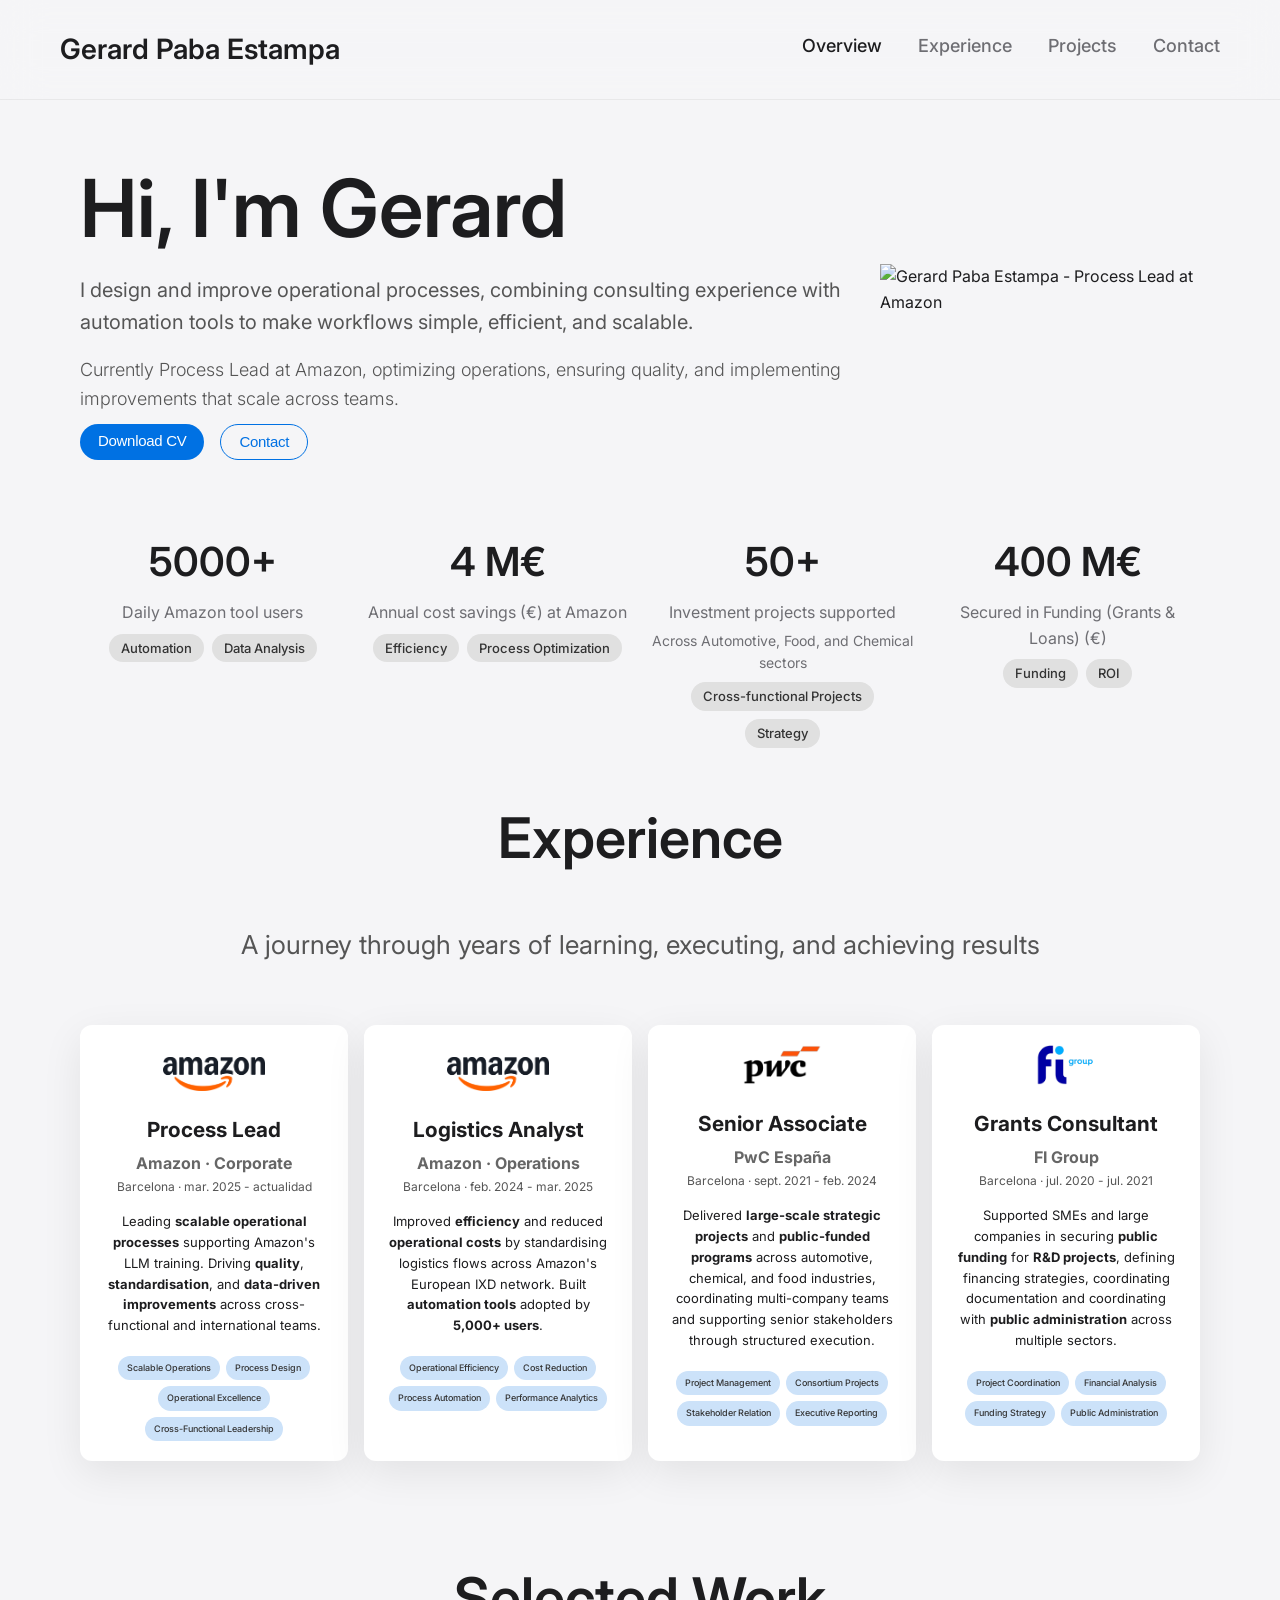
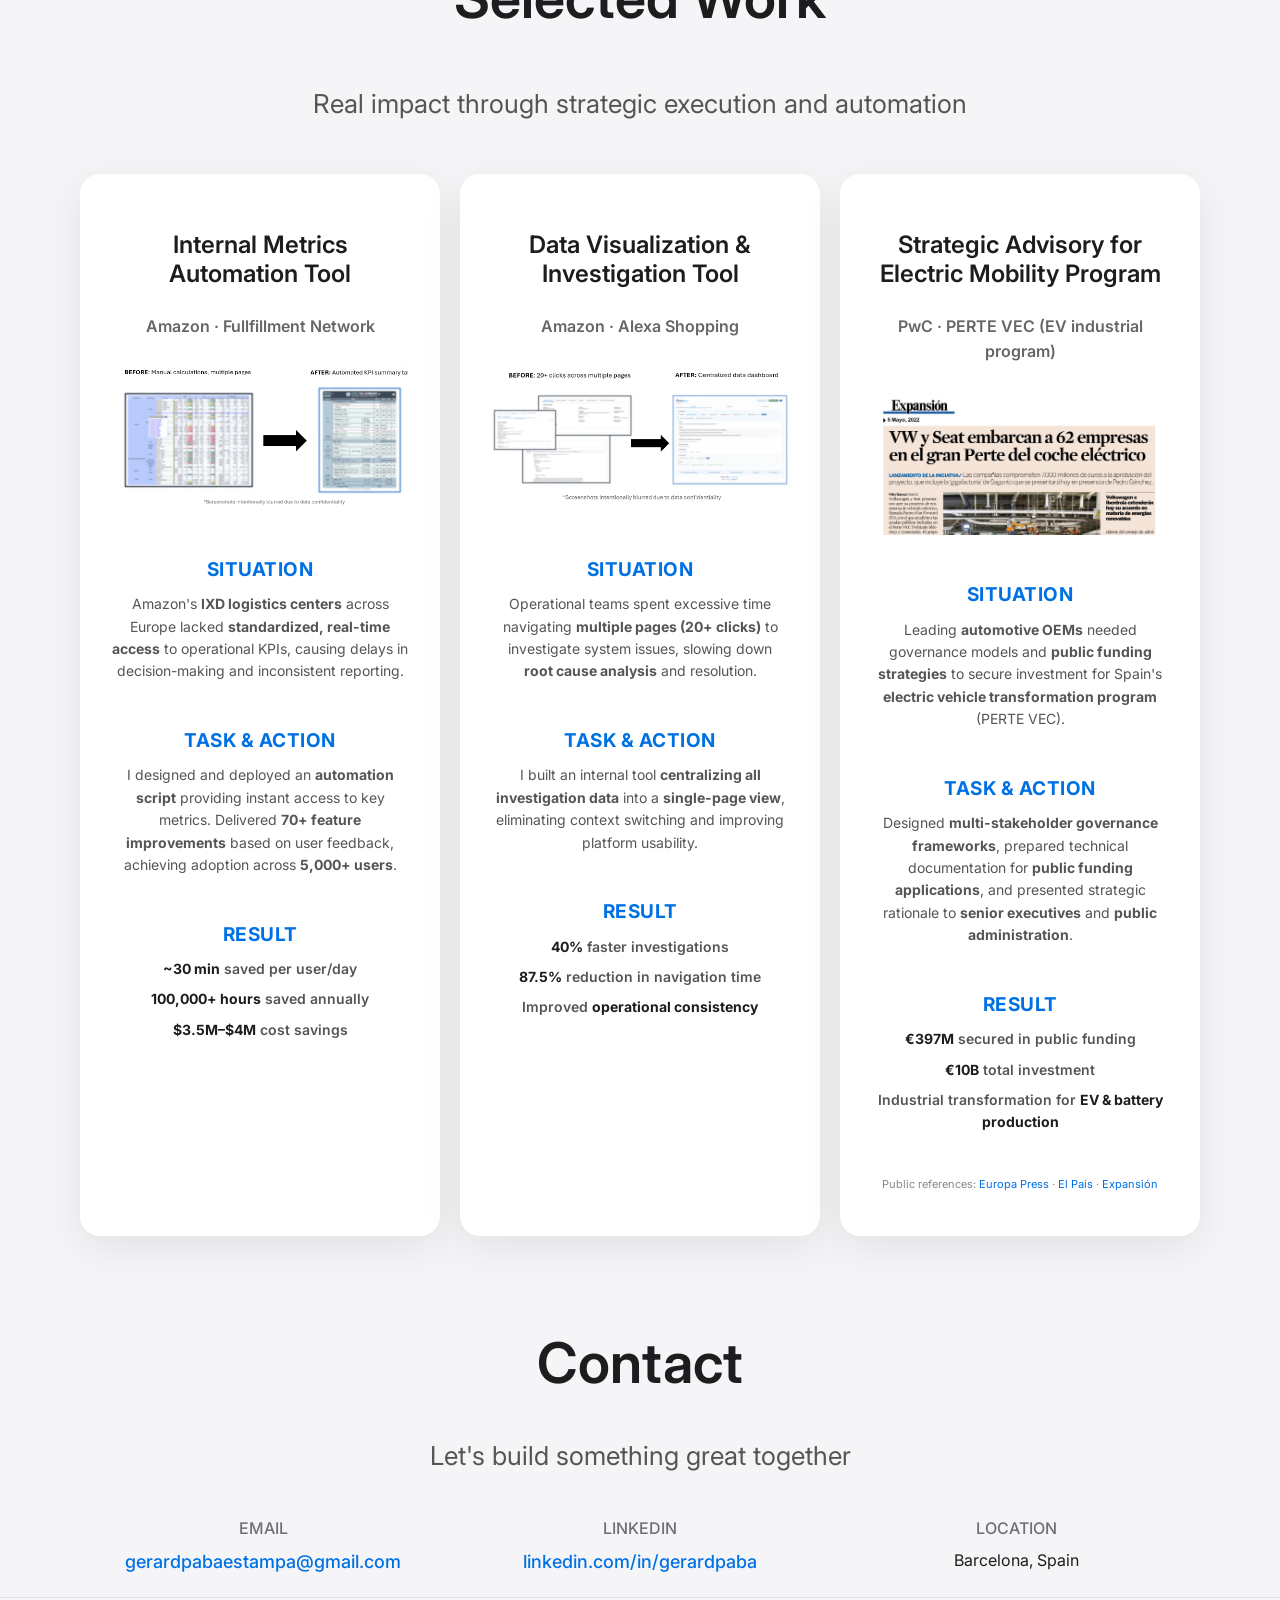
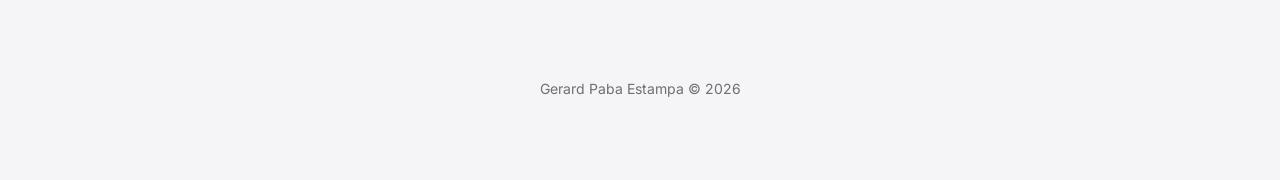
==== commit de20ae15: "Clean up index.html by removing comments Removed unnecessary comments and code snippets from index.h" ====
--- a/index.html
+++ b/index.html
@@ -1,6 +1,3 @@
-Perfecto, entiendo. Quieres mantener el diseño **horizontal en desktop** como en esta versión original. Aquí está el código completo con los ajustes correctos:
-
-```html
 <!DOCTYPE html>
 <html lang="en">
 
@@ -1433,4 +1430,3 @@
 </body>
 
 </html>
-```
